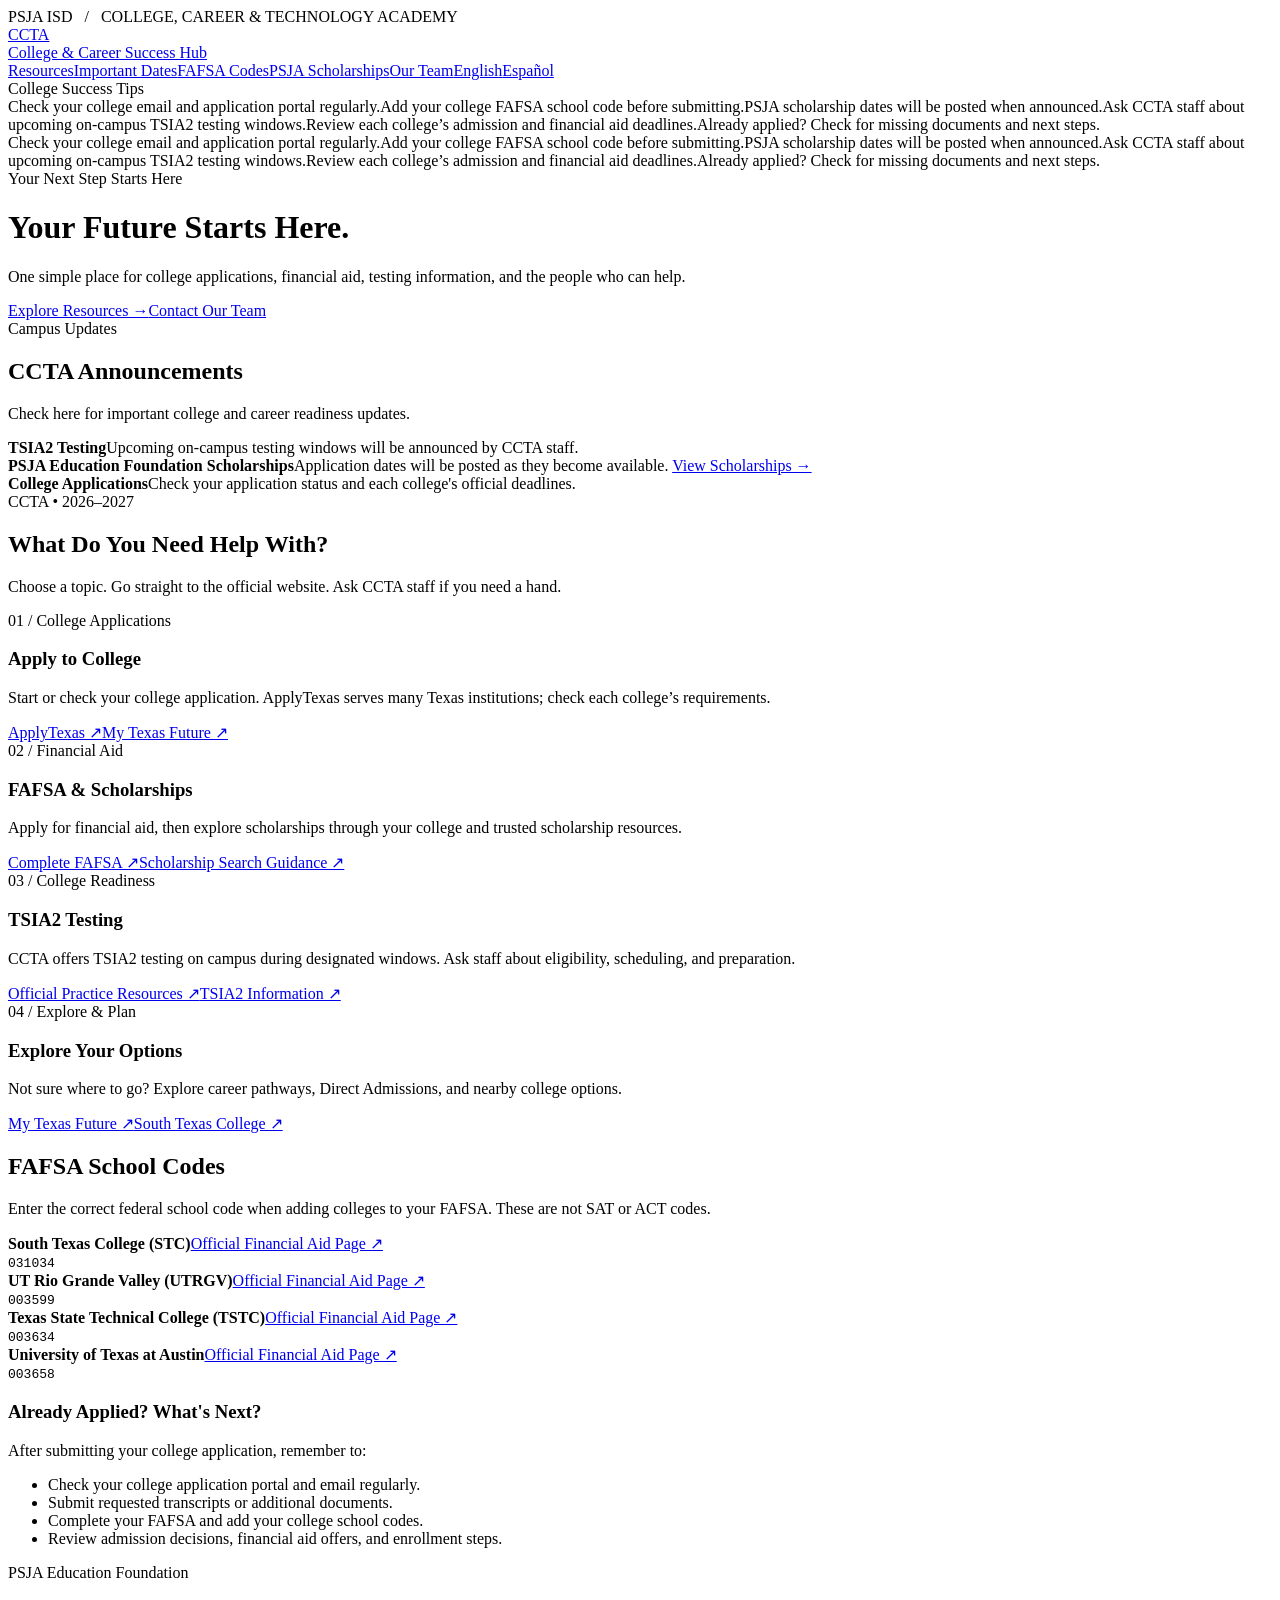
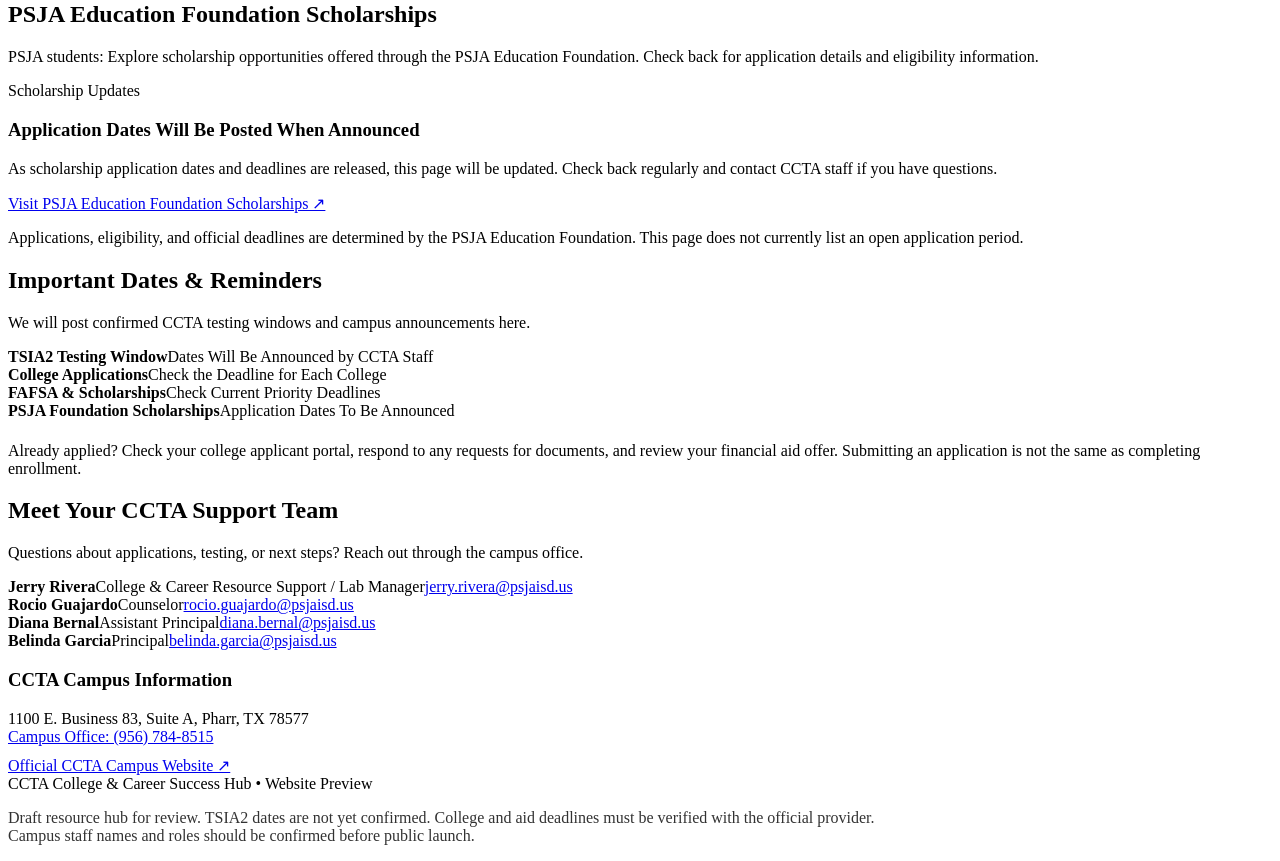
==== index.html @ 8c06af5c "Create index.html" ====
<!DOCTYPE html>

<html lang="en"><head><meta charset="utf-8"/><meta content="width=device-width, initial-scale=1" name="viewport"/><meta content="CCTA College and Career Success Hub - college applications, FAFSA, scholarships and TSIA2." name="description"/><title>CCTA College &amp; Career Success Hub</title><link href="style.css" rel="stylesheet"/></head><body>
<div class="top"><div class="wrap">PSJA ISD   /   COLLEGE, CAREER &amp; TECHNOLOGY ACADEMY</div></div>
<nav><div class="wrap"><a class="brand" href="#home">CCTA<br/>College &amp; Career Success Hub</a><div class="links"><a href="#resources">Resources</a><a href="#dates">Important Dates</a><a href="#fafsa-codes">FAFSA Codes</a><a href="#scholarships">PSJA Scholarships</a><a href="#team">Our Team</a><a class="lang active" href="index.html" lang="en">English</a><a class="lang" href="espanol.html" lang="es">Español</a></div></div></nav><div aria-label="College Success Tips" class="tips-ticker" role="region"><span class="ticker-label">College Success Tips</span><div class="ticker-window"><div class="ticker-track"><div class="ticker-group"><span class="ticker-tip">Check your college email and application portal regularly.</span><span class="ticker-tip">Add your college FAFSA school code before submitting.</span><span class="ticker-tip">PSJA scholarship dates will be posted when announced.</span><span class="ticker-tip">Ask CCTA staff about upcoming on-campus TSIA2 testing windows.</span><span class="ticker-tip">Review each college’s admission and financial aid deadlines.</span><span class="ticker-tip">Already applied? Check for missing documents and next steps.</span></div><div aria-hidden="true" class="ticker-group"><span class="ticker-tip">Check your college email and application portal regularly.</span><span class="ticker-tip">Add your college FAFSA school code before submitting.</span><span class="ticker-tip">PSJA scholarship dates will be posted when announced.</span><span class="ticker-tip">Ask CCTA staff about upcoming on-campus TSIA2 testing windows.</span><span class="ticker-tip">Review each college’s admission and financial aid deadlines.</span><span class="ticker-tip">Already applied? Check for missing documents and next steps.</span></div></div></div></div>
<header class="hero" id="home"><div class="wrap"><div class="eyebrow">Your Next Step Starts Here</div><h1>Your Future Starts Here.</h1><p>One simple place for college applications, financial aid, testing information, and the people who can help.</p><a class="button" href="#resources">Explore Resources →</a><a class="button outline" href="#team">Contact Our Team</a></div></header>
<main><section class="announcements" id="announcements"><div class="wrap"><div class="announcement-top"><div><span class="tag">Campus Updates</span><h2>CCTA Announcements</h2><p class="lead">Check here for important college and career readiness updates.</p></div></div><div class="pills"><div class="pill"><strong>TSIA2 Testing</strong><span>Upcoming on-campus testing windows will be announced by CCTA staff.</span></div><div class="pill"><strong>PSJA Education Foundation Scholarships</strong><span>Application dates will be posted as they become available. <a href="#scholarships">View Scholarships →</a></span></div><div class="pill"><strong>College Applications</strong><span>Check your application status and each college's official deadlines.</span></div></div></div></section><section id="resources"><div class="wrap"><span class="tag">CCTA • 2026–2027</span><h2>What Do You Need Help With?</h2><p class="lead">Choose a topic. Go straight to the official website. Ask CCTA staff if you need a hand.</p><div class="grid"><article class="card"><div class="num">01 / College Applications</div><h3>Apply to College</h3><p>Start or check your college application. ApplyTexas serves many Texas institutions; check each college’s requirements.</p><a class="resource" href="https://www.applytexas.org/" rel="noopener" target="_blank">ApplyTexas ↗</a><a class="resource" href="https://www.mytexasfuture.org/" rel="noopener" target="_blank">My Texas Future ↗</a></article><article class="card"><div class="num">02 / Financial Aid</div><h3>FAFSA &amp; Scholarships</h3><p>Apply for financial aid, then explore scholarships through your college and trusted scholarship resources.</p><a class="resource" href="https://studentaid.gov/h/apply-for-aid/fafsa" rel="noopener" target="_blank">Complete FAFSA ↗</a><a class="resource" href="https://studentaid.gov/understand-aid/types/scholarships" rel="noopener" target="_blank">Scholarship Search Guidance ↗</a></article><article class="card"><div class="num">03 / College Readiness</div><h3>TSIA2 Testing</h3><p>CCTA offers TSIA2 testing on campus during designated windows. Ask staff about eligibility, scheduling, and preparation.</p><a class="resource" href="https://studentportal.accuplacer.org/" rel="noopener" target="_blank">Official Practice Resources ↗</a><a class="resource" href="https://www.highered.texas.gov/our-work/supporting-our-institutions/student-success/texas-success-initiative/" rel="noopener" target="_blank">TSIA2 Information ↗</a></article><article class="card"><div class="num">04 / Explore &amp; Plan</div><h3>Explore Your Options</h3><p>Not sure where to go? Explore career pathways, Direct Admissions, and nearby college options.</p><a class="resource" href="https://www.mytexasfuture.org/" rel="noopener" target="_blank">My Texas Future ↗</a><a class="resource" href="https://www.southtexascollege.edu/" rel="noopener" target="_blank">South Texas College ↗</a></article></div></div></section><section class="codes-section tint" id="fafsa-codes"><div class="wrap"><h2>FAFSA School Codes</h2><p class="lead">Enter the correct federal school code when adding colleges to your FAFSA. These are not SAT or ACT codes.</p><div class="code-list"><div class="code-item"><div><strong>South Texas College (STC)</strong><a href="https://studentservices.southtexascollege.edu/finaid/apply.html" rel="noopener" target="_blank">Official Financial Aid Page ↗</a></div><code>031034</code></div><div class="code-item"><div><strong>UT Rio Grande Valley (UTRGV)</strong><a href="https://www.utrgv.edu/ucentral/paying-for-college/financial-aid/" rel="noopener" target="_blank">Official Financial Aid Page ↗</a></div><code>003599</code></div><div class="code-item"><div><strong>Texas State Technical College (TSTC)</strong><a href="https://www.tstc.edu/admissions/financial-aid/" rel="noopener" target="_blank">Official Financial Aid Page ↗</a></div><code>003634</code></div><div class="code-item"><div><strong>University of Texas at Austin</strong><a href="https://onestop.utexas.edu/managing-costs/scholarships-financial-aid/" rel="noopener" target="_blank">Official Financial Aid Page ↗</a></div><code>003658</code></div></div><div class="next-steps"><h3>Already Applied? What's Next?</h3><p>After submitting your college application, remember to:</p><ul><li>Check your college application portal and email regularly.</li><li>Submit requested transcripts or additional documents.</li><li>Complete your FAFSA and add your college school codes.</li><li>Review admission decisions, financial aid offers, and enrollment steps.</li></ul></div></div></section>
<section class="scholarship-section" id="scholarships"><div class="wrap">
<span class="tag">PSJA Education Foundation</span>
<h2>PSJA Education Foundation Scholarships</h2>
<p class="lead">PSJA students: Explore scholarship opportunities offered through the PSJA Education Foundation. Check back for application details and eligibility information.</p>
<div class="scholarship-panel"><div>
<div class="scholarship-label">Scholarship Updates</div>
<h3>Application Dates Will Be Posted When Announced</h3>
<p>As scholarship application dates and deadlines are released, this page will be updated. Check back regularly and contact CCTA staff if you have questions.</p>
</div><a class="scholarship-cta" href="https://www.psjaedfoundation.org/scholarships" rel="noopener" target="_blank">Visit PSJA Education Foundation Scholarships ↗</a></div>
<p class="small">Applications, eligibility, and official deadlines are determined by the PSJA Education Foundation. This page does not currently list an open application period.</p>
</div></section><section class="tint" id="dates"><div class="wrap"><h2>Important Dates &amp; Reminders</h2><p class="lead">We will post confirmed CCTA testing windows and campus announcements here.</p><div class="pills"><div class="pill"><strong>TSIA2 Testing Window</strong><span>Dates Will Be Announced by CCTA Staff</span></div><div class="pill"><strong>College Applications</strong><span>Check the Deadline for Each College</span></div><div class="pill"><strong>FAFSA &amp; Scholarships</strong><span>Check Current Priority Deadlines</span></div><div class="pill"><strong>PSJA Foundation Scholarships</strong><span>Application Dates To Be Announced</span></div></div><div class="notice" style="margin-top:22px">Already applied? Check your college applicant portal, respond to any requests for documents, and review your financial aid offer. Submitting an application is not the same as completing enrollment.</div></div></section>
<section id="team"><div class="wrap"><h2>Meet Your CCTA Support Team</h2><p class="lead">Questions about applications, testing, or next steps? Reach out through the campus office.</p><div class="staff"><div class="person"><strong>Jerry Rivera</strong><span>College &amp; Career Resource Support / Lab Manager</span><a class="staff-email" href="mailto:jerry.rivera@psjaisd.us">jerry.rivera@psjaisd.us</a></div><div class="person"><strong>Rocio Guajardo</strong><span>Counselor</span><a class="staff-email" href="mailto:rocio.guajardo@psjaisd.us">rocio.guajardo@psjaisd.us</a></div><div class="person"><strong>Diana Bernal</strong><span>Assistant Principal</span><a class="staff-email" href="mailto:diana.bernal@psjaisd.us">diana.bernal@psjaisd.us</a></div><div class="person"><strong>Belinda Garcia</strong><span>Principal</span><a class="staff-email" href="mailto:belinda.garcia@psjaisd.us">belinda.garcia@psjaisd.us</a></div></div><div class="campus"><h3>CCTA Campus Information</h3><div>1100 E. Business 83, Suite A, Pharr, TX 78577</div><div><a href="tel:+19567848515">Campus Office: (956) 784-8515</a></div><div style="margin-top:10px"><a href="https://ecp.psjaisd.us/college-career-technology-academy/contact-us" rel="noopener" target="_blank">Official CCTA Campus Website ↗</a></div></div></div></section></main>
<footer><div class="wrap"><div>CCTA College &amp; Career Success Hub • Website Preview</div><p style="opacity:.8;max-width:900px">Draft resource hub for review. TSIA2 dates are not yet confirmed. College and aid deadlines must be verified with the official provider. Campus staff names and roles should be confirmed before public launch.</p></div></footer></body></html>
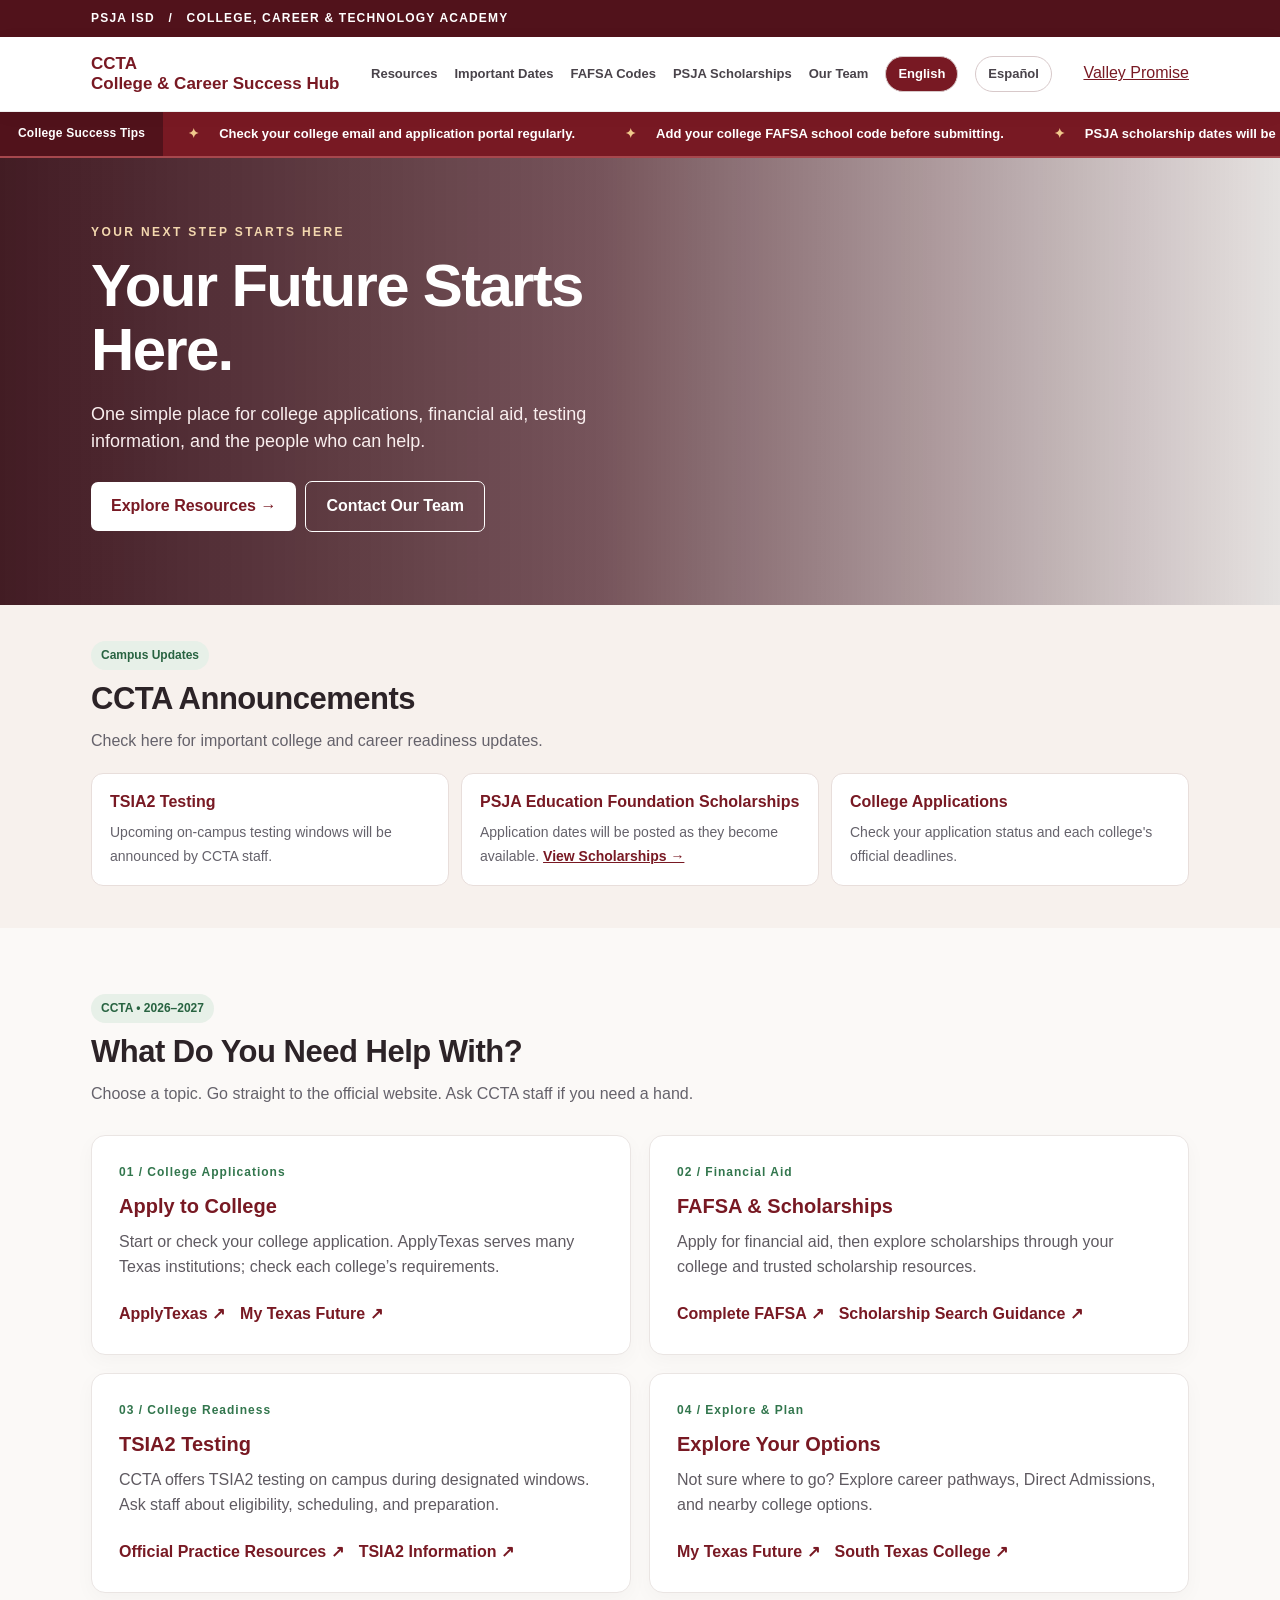
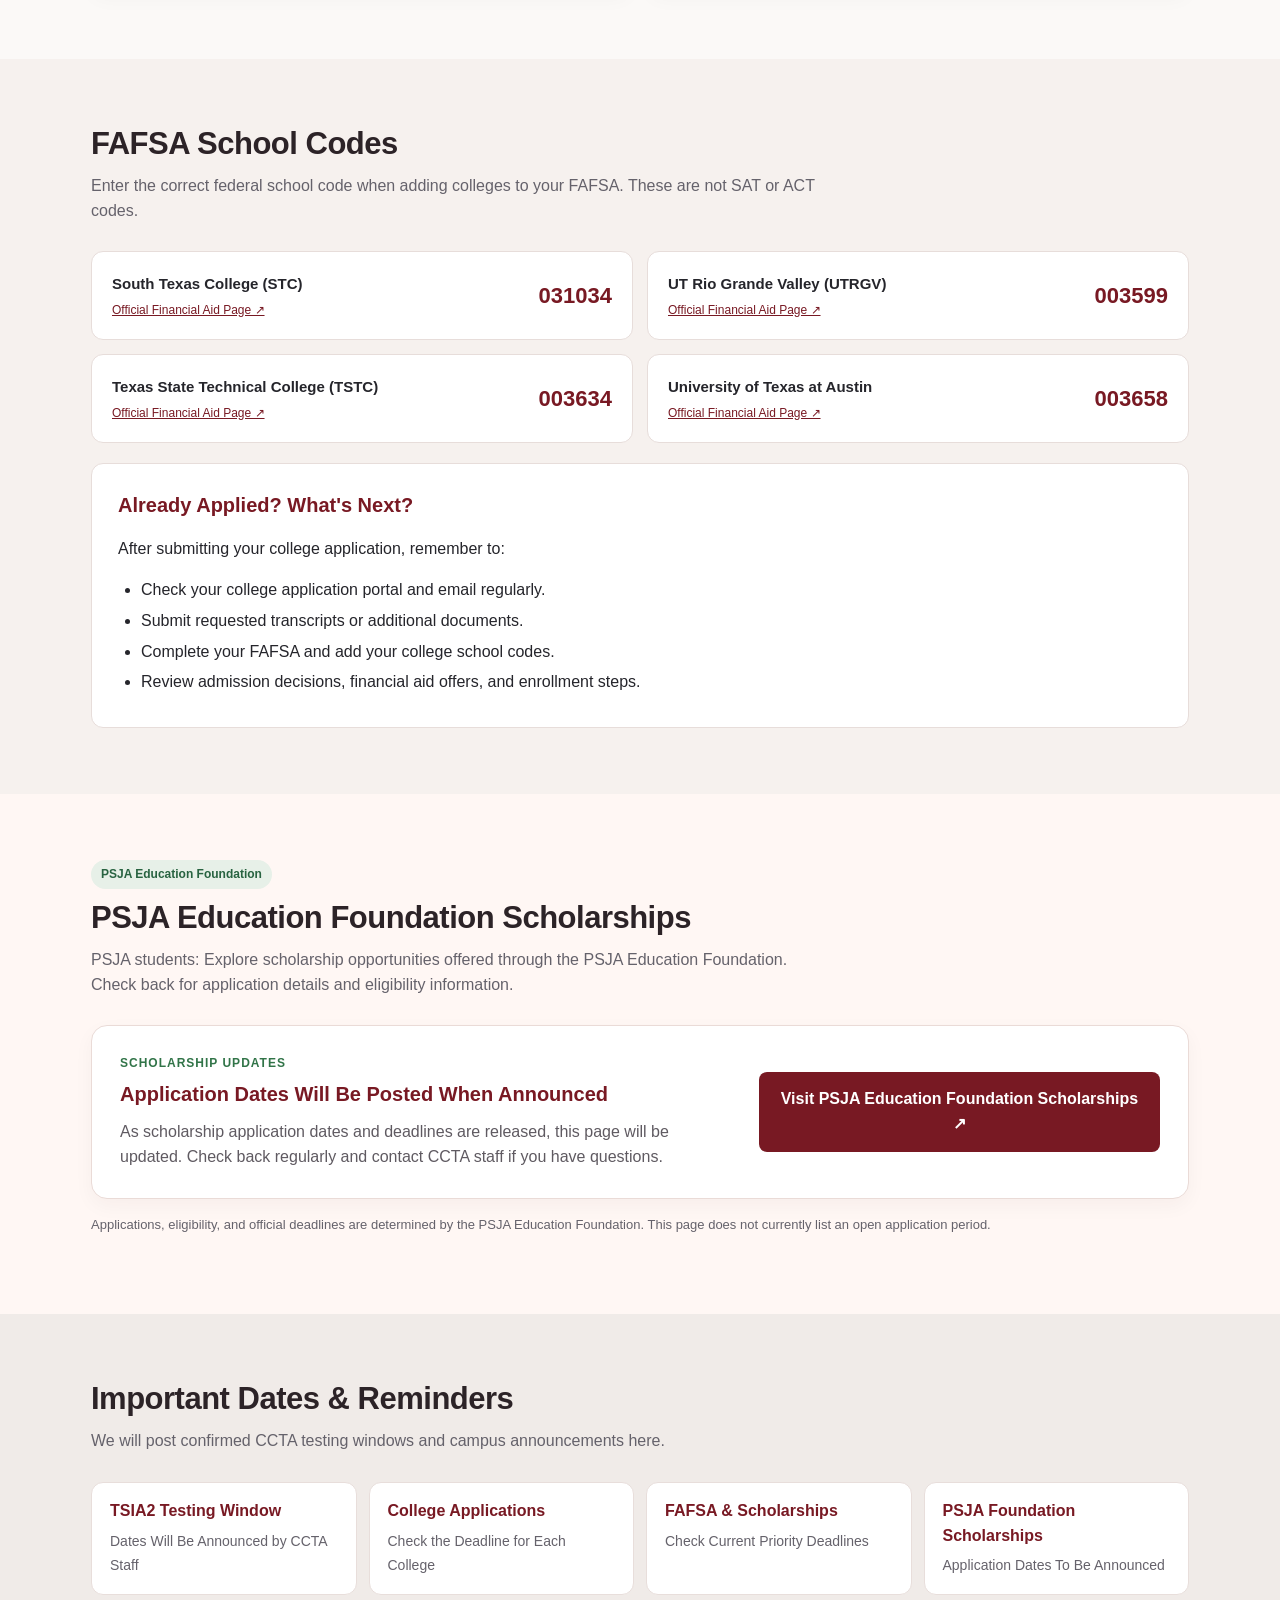
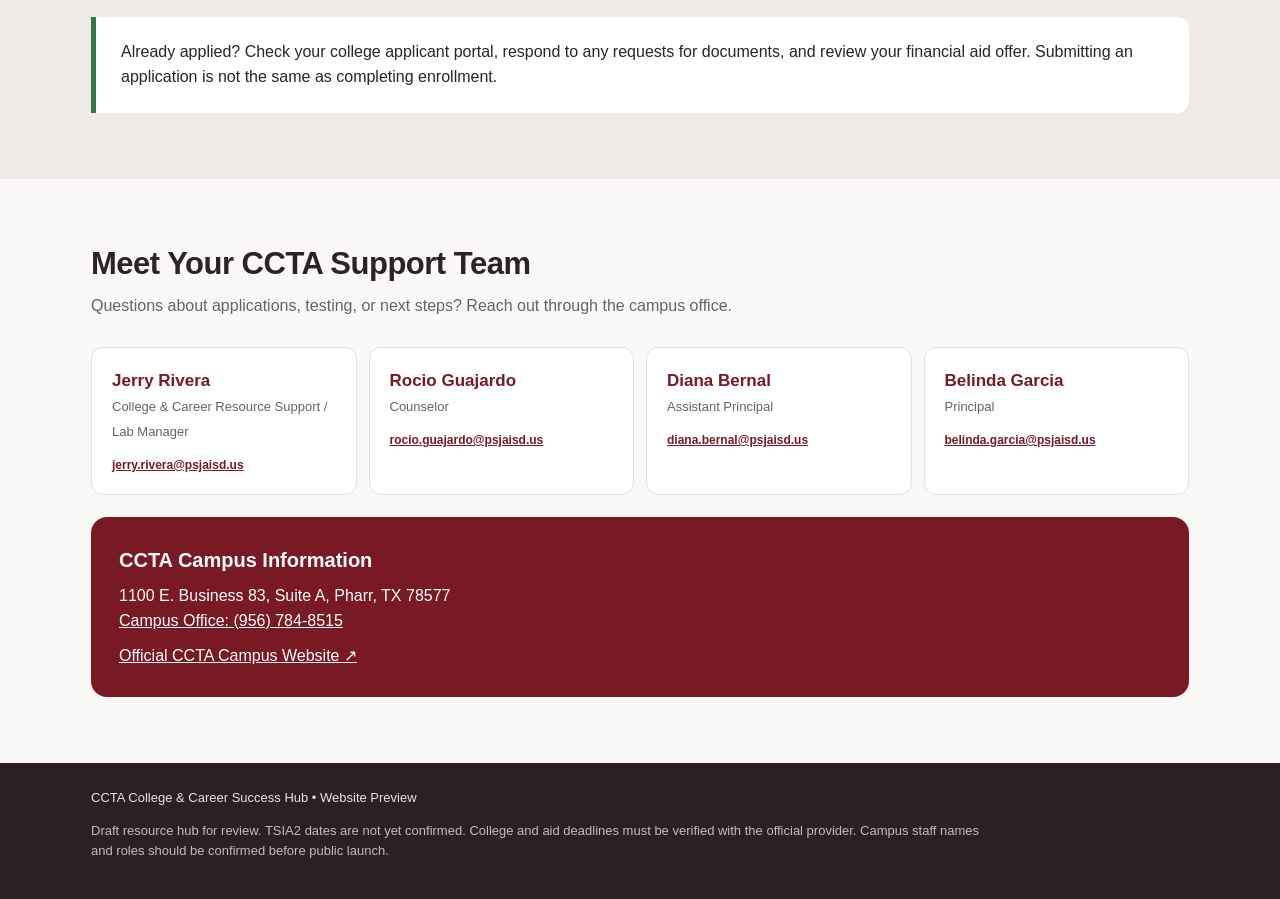
==== commit 4039c430: "Update index.html" ====
--- a/index.html
+++ b/index.html
@@ -2,7 +2,9 @@
 
 <html lang="en"><head><meta charset="utf-8"/><meta content="width=device-width, initial-scale=1" name="viewport"/><meta content="CCTA College and Career Success Hub - college applications, FAFSA, scholarships and TSIA2." name="description"/><title>CCTA College &amp; Career Success Hub</title><link href="style.css" rel="stylesheet"/></head><body>
 <div class="top"><div class="wrap">PSJA ISD   /   COLLEGE, CAREER &amp; TECHNOLOGY ACADEMY</div></div>
-<nav><div class="wrap"><a class="brand" href="#home">CCTA<br/>College &amp; Career Success Hub</a><div class="links"><a href="#resources">Resources</a><a href="#dates">Important Dates</a><a href="#fafsa-codes">FAFSA Codes</a><a href="#scholarships">PSJA Scholarships</a><a href="#team">Our Team</a><a class="lang active" href="index.html" lang="en">English</a><a class="lang" href="espanol.html" lang="es">Español</a></div></div></nav><div aria-label="College Success Tips" class="tips-ticker" role="region"><span class="ticker-label">College Success Tips</span><div class="ticker-window"><div class="ticker-track"><div class="ticker-group"><span class="ticker-tip">Check your college email and application portal regularly.</span><span class="ticker-tip">Add your college FAFSA school code before submitting.</span><span class="ticker-tip">PSJA scholarship dates will be posted when announced.</span><span class="ticker-tip">Ask CCTA staff about upcoming on-campus TSIA2 testing windows.</span><span class="ticker-tip">Review each college’s admission and financial aid deadlines.</span><span class="ticker-tip">Already applied? Check for missing documents and next steps.</span></div><div aria-hidden="true" class="ticker-group"><span class="ticker-tip">Check your college email and application portal regularly.</span><span class="ticker-tip">Add your college FAFSA school code before submitting.</span><span class="ticker-tip">PSJA scholarship dates will be posted when announced.</span><span class="ticker-tip">Ask CCTA staff about upcoming on-campus TSIA2 testing windows.</span><span class="ticker-tip">Review each college’s admission and financial aid deadlines.</span><span class="ticker-tip">Already applied? Check for missing documents and next steps.</span></div></div></div></div>
+<nav><div class="wrap"><a class="brand" href="#home">CCTA<br/>College &amp; Career Success Hub</a><div class="links"><a href="#resources">Resources</a><a href="#dates">Important Dates</a><a href="#fafsa-codes">FAFSA Codes</a><a href="#scholarships">PSJA Scholarships</a><a href="#team">Our Team</a><a class="lang active" href="index.html" lang="en">English</a><a class="lang" href="espanol.html" lang="es">Español</a></div>
+<a href="https://www.southtexascollege.edu/promise/" target="_blank" rel="noopener noreferrer">Valley Promise</a>
+</div></nav><div aria-label="College Success Tips" class="tips-ticker" role="region"><span class="ticker-label">College Success Tips</span><div class="ticker-window"><div class="ticker-track"><div class="ticker-group"><span class="ticker-tip">Check your college email and application portal regularly.</span><span class="ticker-tip">Add your college FAFSA school code before submitting.</span><span class="ticker-tip">PSJA scholarship dates will be posted when announced.</span><span class="ticker-tip">Ask CCTA staff about upcoming on-campus TSIA2 testing windows.</span><span class="ticker-tip">Review each college’s admission and financial aid deadlines.</span><span class="ticker-tip">Already applied? Check for missing documents and next steps.</span></div><div aria-hidden="true" class="ticker-group"><span class="ticker-tip">Check your college email and application portal regularly.</span><span class="ticker-tip">Add your college FAFSA school code before submitting.</span><span class="ticker-tip">PSJA scholarship dates will be posted when announced.</span><span class="ticker-tip">Ask CCTA staff about upcoming on-campus TSIA2 testing windows.</span><span class="ticker-tip">Review each college’s admission and financial aid deadlines.</span><span class="ticker-tip">Already applied? Check for missing documents and next steps.</span></div></div></div></div>
 <header class="hero" id="home"><div class="wrap"><div class="eyebrow">Your Next Step Starts Here</div><h1>Your Future Starts Here.</h1><p>One simple place for college applications, financial aid, testing information, and the people who can help.</p><a class="button" href="#resources">Explore Resources →</a><a class="button outline" href="#team">Contact Our Team</a></div></header>
 <main><section class="announcements" id="announcements"><div class="wrap"><div class="announcement-top"><div><span class="tag">Campus Updates</span><h2>CCTA Announcements</h2><p class="lead">Check here for important college and career readiness updates.</p></div></div><div class="pills"><div class="pill"><strong>TSIA2 Testing</strong><span>Upcoming on-campus testing windows will be announced by CCTA staff.</span></div><div class="pill"><strong>PSJA Education Foundation Scholarships</strong><span>Application dates will be posted as they become available. <a href="#scholarships">View Scholarships →</a></span></div><div class="pill"><strong>College Applications</strong><span>Check your application status and each college's official deadlines.</span></div></div></div></section><section id="resources"><div class="wrap"><span class="tag">CCTA • 2026–2027</span><h2>What Do You Need Help With?</h2><p class="lead">Choose a topic. Go straight to the official website. Ask CCTA staff if you need a hand.</p><div class="grid"><article class="card"><div class="num">01 / College Applications</div><h3>Apply to College</h3><p>Start or check your college application. ApplyTexas serves many Texas institutions; check each college’s requirements.</p><a class="resource" href="https://www.applytexas.org/" rel="noopener" target="_blank">ApplyTexas ↗</a><a class="resource" href="https://www.mytexasfuture.org/" rel="noopener" target="_blank">My Texas Future ↗</a></article><article class="card"><div class="num">02 / Financial Aid</div><h3>FAFSA &amp; Scholarships</h3><p>Apply for financial aid, then explore scholarships through your college and trusted scholarship resources.</p><a class="resource" href="https://studentaid.gov/h/apply-for-aid/fafsa" rel="noopener" target="_blank">Complete FAFSA ↗</a><a class="resource" href="https://studentaid.gov/understand-aid/types/scholarships" rel="noopener" target="_blank">Scholarship Search Guidance ↗</a></article><article class="card"><div class="num">03 / College Readiness</div><h3>TSIA2 Testing</h3><p>CCTA offers TSIA2 testing on campus during designated windows. Ask staff about eligibility, scheduling, and preparation.</p><a class="resource" href="https://studentportal.accuplacer.org/" rel="noopener" target="_blank">Official Practice Resources ↗</a><a class="resource" href="https://www.highered.texas.gov/our-work/supporting-our-institutions/student-success/texas-success-initiative/" rel="noopener" target="_blank">TSIA2 Information ↗</a></article><article class="card"><div class="num">04 / Explore &amp; Plan</div><h3>Explore Your Options</h3><p>Not sure where to go? Explore career pathways, Direct Admissions, and nearby college options.</p><a class="resource" href="https://www.mytexasfuture.org/" rel="noopener" target="_blank">My Texas Future ↗</a><a class="resource" href="https://www.southtexascollege.edu/" rel="noopener" target="_blank">South Texas College ↗</a></article></div></div></section><section class="codes-section tint" id="fafsa-codes"><div class="wrap"><h2>FAFSA School Codes</h2><p class="lead">Enter the correct federal school code when adding colleges to your FAFSA. These are not SAT or ACT codes.</p><div class="code-list"><div class="code-item"><div><strong>South Texas College (STC)</strong><a href="https://studentservices.southtexascollege.edu/finaid/apply.html" rel="noopener" target="_blank">Official Financial Aid Page ↗</a></div><code>031034</code></div><div class="code-item"><div><strong>UT Rio Grande Valley (UTRGV)</strong><a href="https://www.utrgv.edu/ucentral/paying-for-college/financial-aid/" rel="noopener" target="_blank">Official Financial Aid Page ↗</a></div><code>003599</code></div><div class="code-item"><div><strong>Texas State Technical College (TSTC)</strong><a href="https://www.tstc.edu/admissions/financial-aid/" rel="noopener" target="_blank">Official Financial Aid Page ↗</a></div><code>003634</code></div><div class="code-item"><div><strong>University of Texas at Austin</strong><a href="https://onestop.utexas.edu/managing-costs/scholarships-financial-aid/" rel="noopener" target="_blank">Official Financial Aid Page ↗</a></div><code>003658</code></div></div><div class="next-steps"><h3>Already Applied? What's Next?</h3><p>After submitting your college application, remember to:</p><ul><li>Check your college application portal and email regularly.</li><li>Submit requested transcripts or additional documents.</li><li>Complete your FAFSA and add your college school codes.</li><li>Review admission decisions, financial aid offers, and enrollment steps.</li></ul></div></div></section>
 <section class="scholarship-section" id="scholarships"><div class="wrap">
--- a/style.css
+++ b/style.css
@@ -0,0 +1,32 @@
+
+:root{--maroon:#781923;--maroon2:#51121b;--cream:#fbf9f7;--ink:#25252b;--muted:#65626b;--green:#32764d}
+*{box-sizing:border-box}html{scroll-behavior:smooth}body{margin:0;background:var(--cream);font-family:Arial,Helvetica,sans-serif;color:var(--ink);line-height:1.55}
+a{color:var(--maroon)}.wrap{max-width:1150px;margin:auto;padding:0 26px}
+.top{background:var(--maroon2);color:white;font-size:12px;letter-spacing:1.2px;font-weight:bold}.top .wrap{padding-top:9px;padding-bottom:9px}
+nav{background:white;border-bottom:1px solid #eee;position:sticky;top:0;z-index:3;box-shadow:0 3px 18px #0000000a}
+nav .wrap{display:flex;align-items:center;justify-content:space-between;gap:18px;min-height:74px}.brand{font-size:17px;font-weight:800;color:var(--maroon);text-decoration:none;line-height:1.15}
+.links{display:flex;align-items:center;gap:17px;flex-wrap:wrap}.links a{text-decoration:none;color:#49434a;font-size:13px;font-weight:700}.links a:hover{text-decoration:underline}.lang{border:1px solid #d8c9ca;border-radius:30px;padding:7px 12px;white-space:nowrap}.lang.active{background:var(--maroon);color:white}
+.hero{min-height:425px;background:linear-gradient(90deg,rgba(50,9,18,.92),rgba(62,15,25,.70) 47%,rgba(37,17,24,.1)),url('https://drive.google.com/thumbnail?id=1_weNexFfLau4reLbH5Hfv6EW5S2d7gGb&sz=w1600') center 42%/cover;display:flex;align-items:center;color:white}
+.hero .wrap{width:100%;padding-top:65px;padding-bottom:65px}.eyebrow{text-transform:uppercase;letter-spacing:2.4px;font-size:12px;font-weight:800;color:#f3d7ae}
+h1{font-size:clamp(36px,5vw,60px);line-height:1.07;letter-spacing:-1.7px;margin:13px 0 18px;max-width:620px}
+.hero p{font-size:18px;max-width:560px;margin:0 0 25px;color:#f9eeee}.button{display:inline-block;padding:12px 20px;background:white;color:var(--maroon);font-weight:800;text-decoration:none;border-radius:7px;margin-right:9px;margin-bottom:8px}
+.button.outline{background:transparent;color:white;border:1px solid white}
+section{padding:66px 0}h2{font-size:31px;letter-spacing:-.5px;line-height:1.2;margin:0 0 12px;color:#2c2327}h3{font-size:20px;margin:0 0 8px;color:var(--maroon)}
+.lead{color:var(--muted);font-size:16px;margin:0 0 28px;max-width:730px}
+.grid{display:grid;grid-template-columns:repeat(2,minmax(0,1fr));gap:18px}.card{background:white;border:1px solid #eae5e3;border-radius:14px;padding:27px;box-shadow:0 6px 20px #26101608}
+.card .num{font-size:12px;color:var(--green);font-weight:800;letter-spacing:1px;margin-bottom:10px}
+.card p{color:#5f5a61;margin:0 0 14px}.card a.resource{display:inline-block;font-weight:800;text-decoration:none;margin-right:15px;margin-top:8px}.card a.resource:hover{text-decoration:underline}
+.tint{background:#f0ebe8}.notice{background:#fff;border-left:5px solid var(--green);padding:23px 25px;border-radius:0 12px 12px 0}
+.pills{display:flex;flex-wrap:wrap;gap:12px}.pill{background:white;border:1px solid #e8dedb;border-radius:12px;padding:16px 18px;flex:1;min-width:210px}.pill strong{display:block;color:var(--maroon);margin-bottom:5px}.pill span{font-size:14px;color:var(--muted)}
+.staff{display:grid;grid-template-columns:repeat(4,1fr);gap:12px}.person{padding:20px;background:white;border-radius:12px;border:1px solid #e8dedb}.person strong{display:block;color:var(--maroon);font-size:17px}.person span{font-size:13px;color:#67616b}
+.campus{background:var(--maroon);color:white;border-radius:16px;padding:28px;margin-top:22px}.campus h3{color:white}.campus a{color:white}
+footer{background:#2a2025;color:#eae3e3;padding:25px 0;font-size:13px}footer a{color:white}
+.small{font-size:13px;color:var(--muted)}.tag{display:inline-block;background:#e7f0e8;color:#286341;padding:5px 10px;border-radius:30px;font-size:12px;font-weight:800;margin-bottom:10px}
+@media(max-width:850px){.links{gap:9px}.links a{font-size:12px}.staff{grid-template-columns:repeat(2,1fr)}}@media(max-width:650px){nav .wrap{display:block;padding-top:14px;padding-bottom:13px}.brand{display:block;margin-bottom:12px}.links{gap:10px}.grid,.staff{grid-template-columns:1fr}.hero{min-height:390px}.hero .wrap{padding-top:48px;padding-bottom:48px}section{padding:48px 0}}
+
+.scholarship-section{background:#fff7f4}.scholarship-panel{background:white;border:1px solid #eadbd7;border-radius:16px;padding:28px;display:flex;align-items:center;justify-content:space-between;gap:25px;box-shadow:0 7px 20px #30121a0a}.scholarship-panel h3{margin:6px 0 10px}.scholarship-panel p{max-width:630px;color:#5f5a61;margin:0}.scholarship-label{font-size:12px;letter-spacing:1px;text-transform:uppercase;color:#317448;font-weight:800}.scholarship-cta{display:inline-block;background:var(--maroon);color:white;text-decoration:none;border-radius:8px;padding:15px 18px;font-weight:800;min-width:220px;text-align:center}.scholarship-cta:hover{background:var(--maroon2)}.scholarship-section .small{margin-top:16px}@media(max-width:700px){.scholarship-panel{display:block}.scholarship-cta{margin-top:22px;min-width:0;width:100%}}
+
+.announcements{background:#f7f1ed;padding-top:36px;padding-bottom:42px}.announcements .lead{margin-bottom:19px}.announcements .pill a{color:var(--maroon);font-weight:bold}.codes-section{background:#f6f1ee}.code-list{display:grid;grid-template-columns:repeat(2,minmax(0,1fr));gap:14px}.code-item{background:white;border:1px solid #e7ddda;border-radius:12px;padding:20px;display:flex;align-items:center;justify-content:space-between;gap:15px}.code-item strong{display:block;font-size:15px}.code-item a{display:block;font-size:12px;margin-top:5px}.code-item code{font-size:22px;font-weight:800;color:var(--maroon);font-family:Arial,Helvetica,sans-serif;white-space:nowrap}.next-steps{background:white;border:1px solid #e7ddda;border-radius:12px;padding:26px;margin-top:20px}.next-steps ul{margin-bottom:0;padding-left:23px}.next-steps li{margin:6px 0}.staff-email{display:block;font-size:12px;overflow-wrap:anywhere;margin-top:12px;font-weight:600}@media(max-width:720px){.code-list{grid-template-columns:1fr}}@media(max-width:440px){.code-item{display:block}.code-item code{display:block;margin-top:12px}}
+
+/* Bilingual college tips ticker: pauses on hover/focus and respects reduced motion */
+.tips-ticker{display:flex;align-items:stretch;background:#781923;color:#fff;min-height:46px;overflow:hidden;border-bottom:2px solid #a6474d}.ticker-label{display:flex;align-items:center;flex-shrink:0;background:#51121b;font-weight:800;font-size:12px;letter-spacing:.2px;padding:10px 18px;z-index:1;white-space:nowrap}.ticker-window{overflow:hidden;display:flex;align-items:center;min-width:0;flex:1}.ticker-track{display:flex;width:max-content;animation:ccta-ticker 65s linear infinite}.ticker-group{display:flex;flex-shrink:0;align-items:center}.ticker-tip{display:inline-flex;align-items:center;white-space:nowrap;font-size:13px;font-weight:600;padding:0 25px}.ticker-tip:before{content:"✦";margin-right:20px;color:#f1c98c}.tips-ticker:hover .ticker-track,.tips-ticker:focus-within .ticker-track{animation-play-state:paused}@keyframes ccta-ticker{from{transform:translateX(0)}to{transform:translateX(-50%)}}@media(prefers-reduced-motion:reduce){.ticker-track{animation:none;display:block;width:auto}.ticker-group{display:block}.ticker-group[aria-hidden=true]{display:none}.ticker-tip{display:block;white-space:normal;padding:7px 15px}.ticker-tip:before{margin-right:8px}}@media(max-width:650px){.ticker-label{font-size:11px;padding:9px 10px;max-width:118px;white-space:normal}.ticker-tip{font-size:12px;padding:0 16px}}
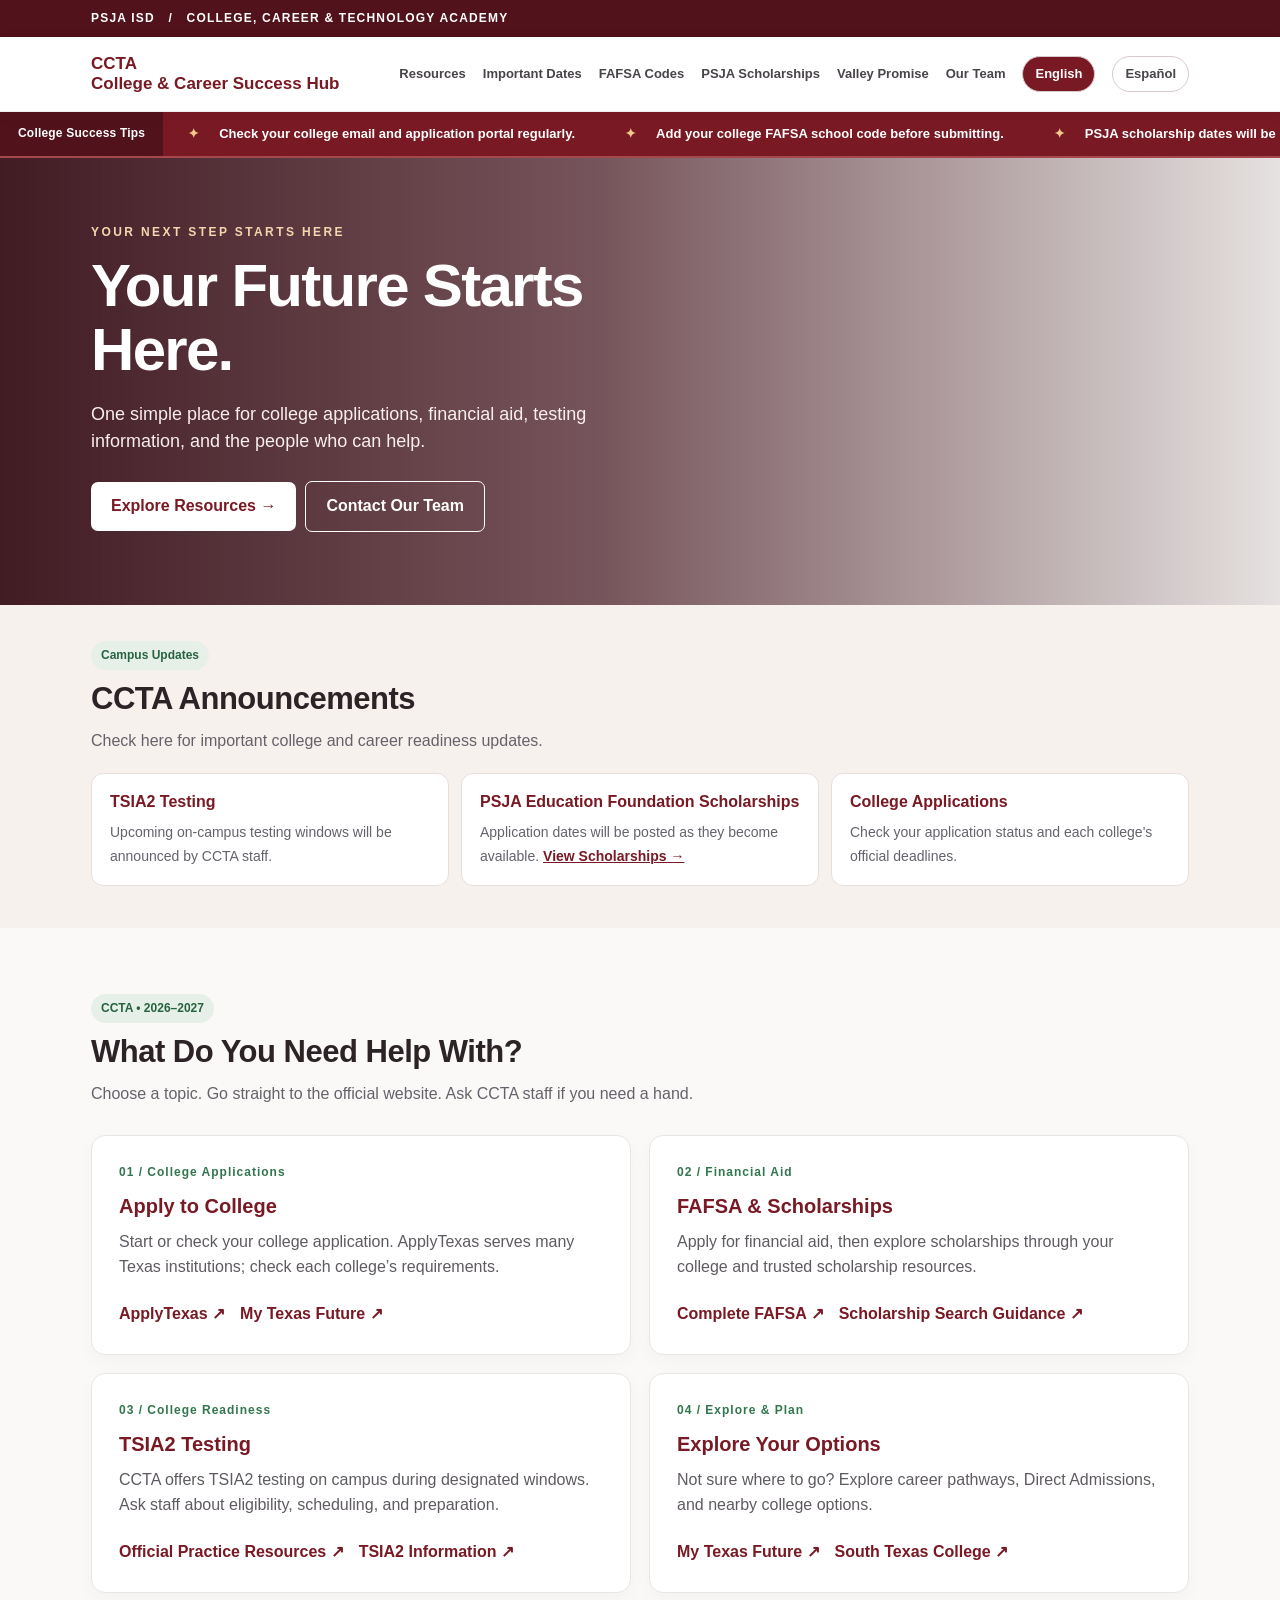
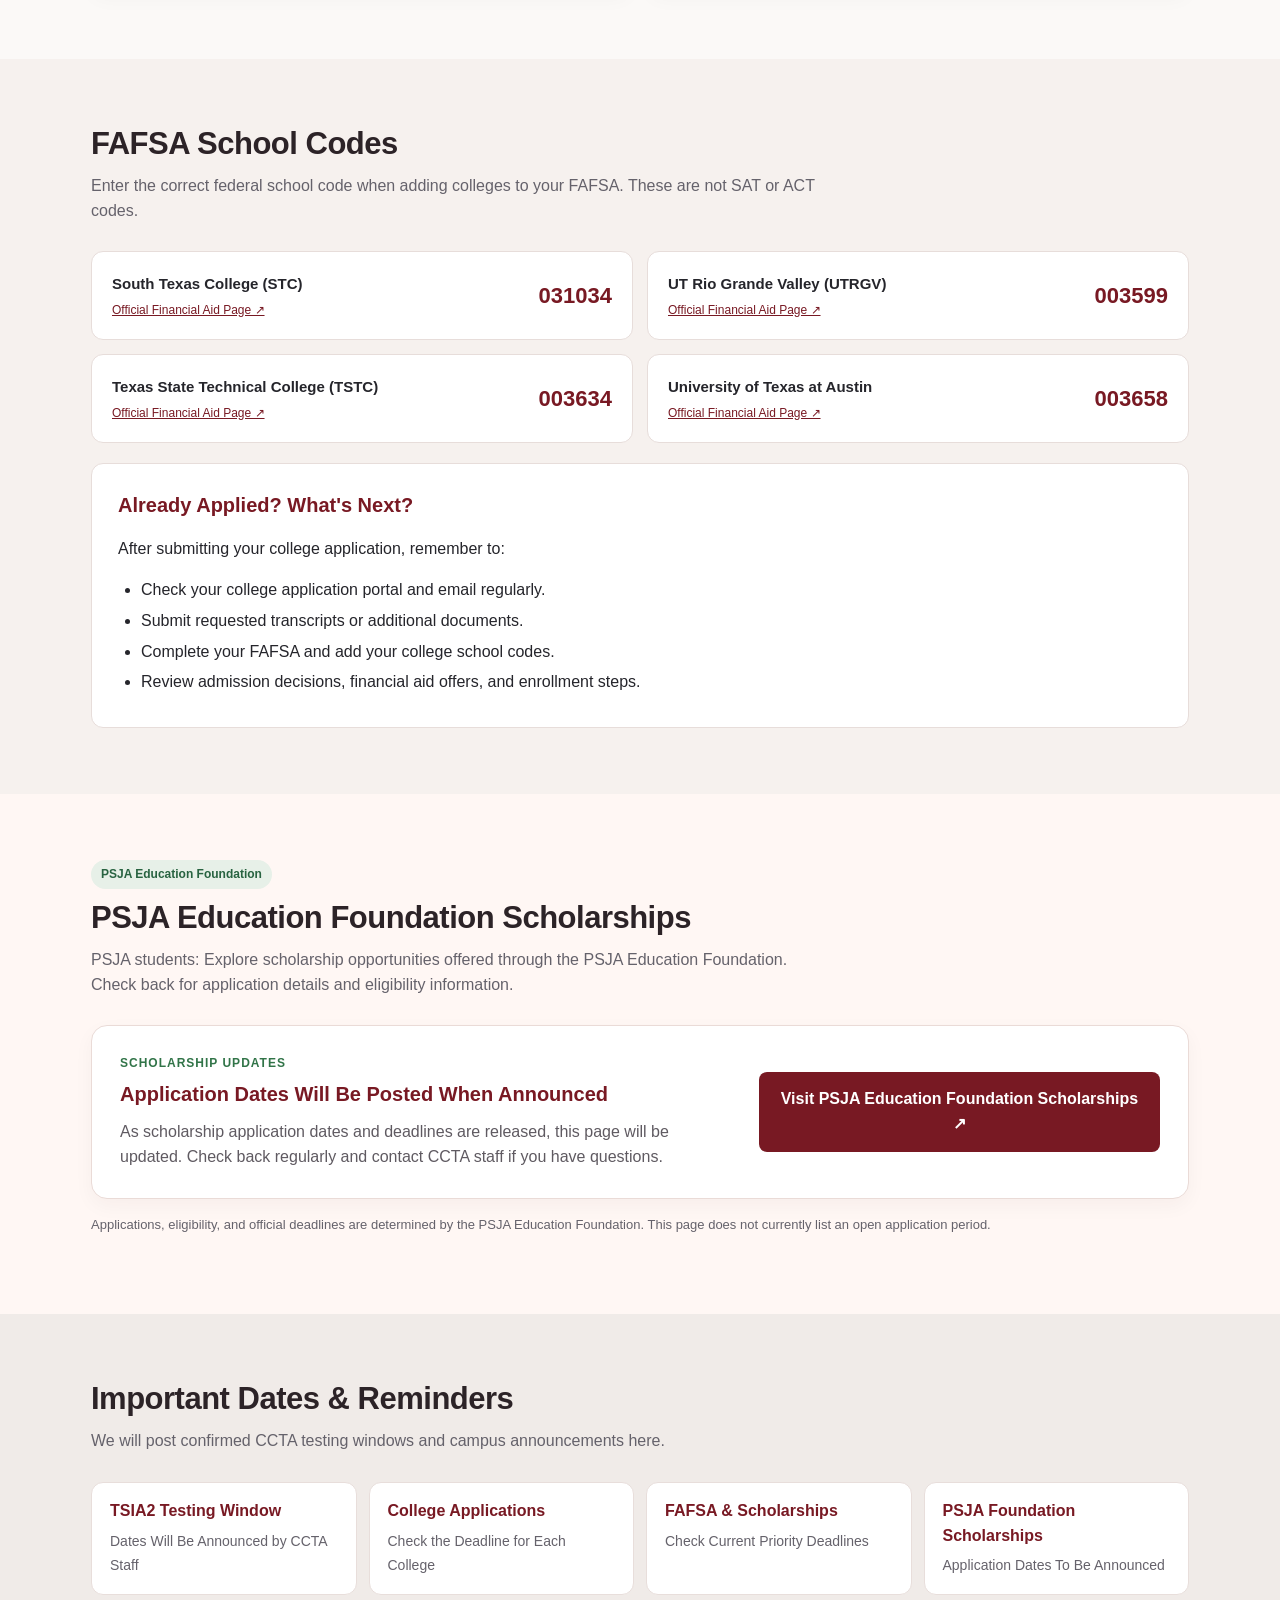
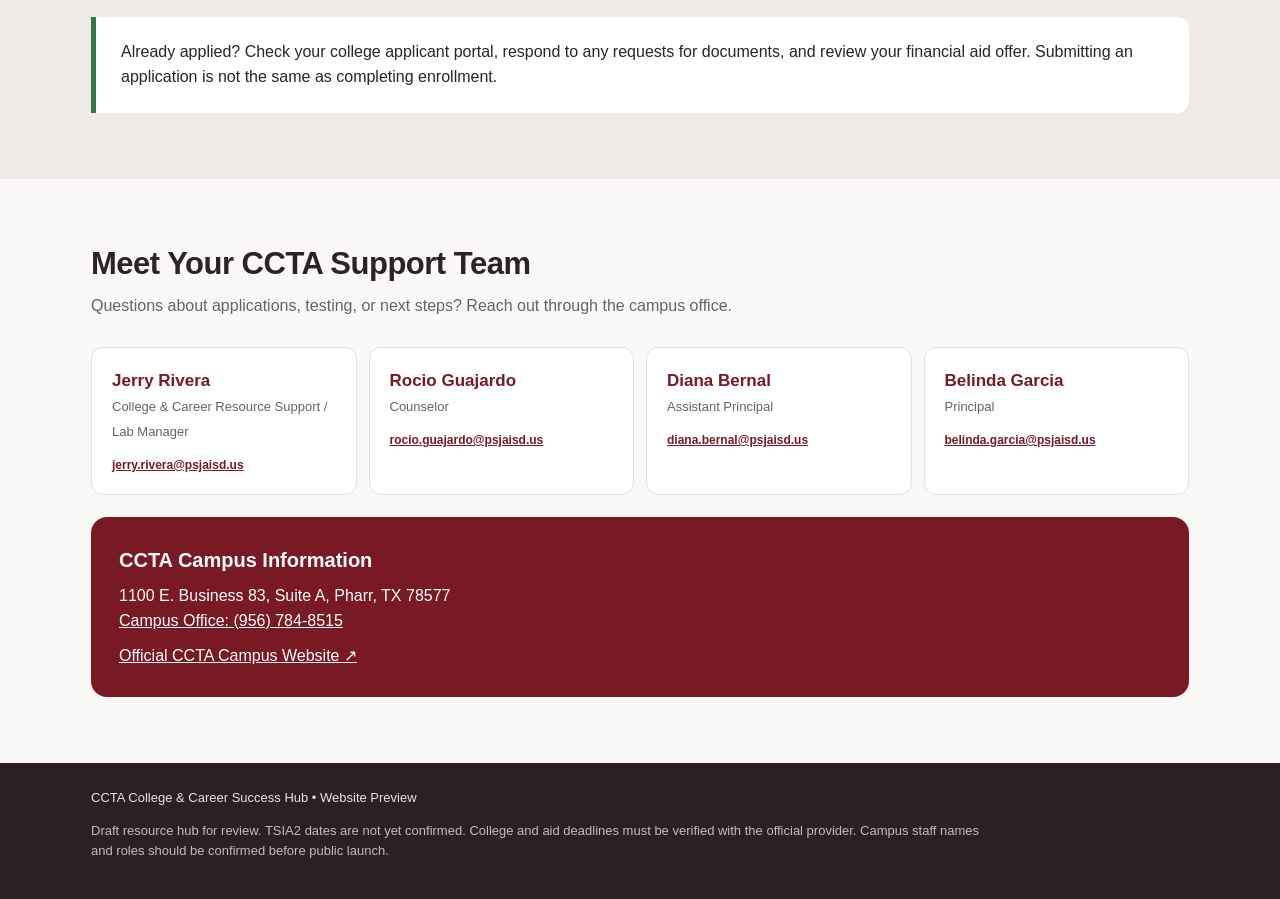
==== commit 8aa1d6f2: "Update index.html" ====
--- a/index.html
+++ b/index.html
@@ -2,8 +2,8 @@
 
 <html lang="en"><head><meta charset="utf-8"/><meta content="width=device-width, initial-scale=1" name="viewport"/><meta content="CCTA College and Career Success Hub - college applications, FAFSA, scholarships and TSIA2." name="description"/><title>CCTA College &amp; Career Success Hub</title><link href="style.css" rel="stylesheet"/></head><body>
 <div class="top"><div class="wrap">PSJA ISD   /   COLLEGE, CAREER &amp; TECHNOLOGY ACADEMY</div></div>
-<nav><div class="wrap"><a class="brand" href="#home">CCTA<br/>College &amp; Career Success Hub</a><div class="links"><a href="#resources">Resources</a><a href="#dates">Important Dates</a><a href="#fafsa-codes">FAFSA Codes</a><a href="#scholarships">PSJA Scholarships</a><a href="#team">Our Team</a><a class="lang active" href="index.html" lang="en">English</a><a class="lang" href="espanol.html" lang="es">Español</a></div>
-<a href="https://www.southtexascollege.edu/promise/" target="_blank" rel="noopener noreferrer">Valley Promise</a>
+<nav><div class="wrap"><a class="brand" href="#home">CCTA<br/>College &amp; Career Success Hub</a><div class="links"><a href="#resources">Resources</a><a href="#dates">Important Dates</a><a href="#fafsa-codes">FAFSA Codes</a><a href="#scholarships">PSJA Scholarships</a><a href="https://www.southtexascollege.edu/promise/" target="_blank" rel="noopener noreferrer">Valley Promise</a><a href="#team">Our Team</a><a class="lang active" href="index.html" lang="en">English</a><a class="lang" href="espanol.html" lang="es">Español</a></div>
+
 </div></nav><div aria-label="College Success Tips" class="tips-ticker" role="region"><span class="ticker-label">College Success Tips</span><div class="ticker-window"><div class="ticker-track"><div class="ticker-group"><span class="ticker-tip">Check your college email and application portal regularly.</span><span class="ticker-tip">Add your college FAFSA school code before submitting.</span><span class="ticker-tip">PSJA scholarship dates will be posted when announced.</span><span class="ticker-tip">Ask CCTA staff about upcoming on-campus TSIA2 testing windows.</span><span class="ticker-tip">Review each college’s admission and financial aid deadlines.</span><span class="ticker-tip">Already applied? Check for missing documents and next steps.</span></div><div aria-hidden="true" class="ticker-group"><span class="ticker-tip">Check your college email and application portal regularly.</span><span class="ticker-tip">Add your college FAFSA school code before submitting.</span><span class="ticker-tip">PSJA scholarship dates will be posted when announced.</span><span class="ticker-tip">Ask CCTA staff about upcoming on-campus TSIA2 testing windows.</span><span class="ticker-tip">Review each college’s admission and financial aid deadlines.</span><span class="ticker-tip">Already applied? Check for missing documents and next steps.</span></div></div></div></div>
 <header class="hero" id="home"><div class="wrap"><div class="eyebrow">Your Next Step Starts Here</div><h1>Your Future Starts Here.</h1><p>One simple place for college applications, financial aid, testing information, and the people who can help.</p><a class="button" href="#resources">Explore Resources →</a><a class="button outline" href="#team">Contact Our Team</a></div></header>
 <main><section class="announcements" id="announcements"><div class="wrap"><div class="announcement-top"><div><span class="tag">Campus Updates</span><h2>CCTA Announcements</h2><p class="lead">Check here for important college and career readiness updates.</p></div></div><div class="pills"><div class="pill"><strong>TSIA2 Testing</strong><span>Upcoming on-campus testing windows will be announced by CCTA staff.</span></div><div class="pill"><strong>PSJA Education Foundation Scholarships</strong><span>Application dates will be posted as they become available. <a href="#scholarships">View Scholarships →</a></span></div><div class="pill"><strong>College Applications</strong><span>Check your application status and each college's official deadlines.</span></div></div></div></section><section id="resources"><div class="wrap"><span class="tag">CCTA • 2026–2027</span><h2>What Do You Need Help With?</h2><p class="lead">Choose a topic. Go straight to the official website. Ask CCTA staff if you need a hand.</p><div class="grid"><article class="card"><div class="num">01 / College Applications</div><h3>Apply to College</h3><p>Start or check your college application. ApplyTexas serves many Texas institutions; check each college’s requirements.</p><a class="resource" href="https://www.applytexas.org/" rel="noopener" target="_blank">ApplyTexas ↗</a><a class="resource" href="https://www.mytexasfuture.org/" rel="noopener" target="_blank">My Texas Future ↗</a></article><article class="card"><div class="num">02 / Financial Aid</div><h3>FAFSA &amp; Scholarships</h3><p>Apply for financial aid, then explore scholarships through your college and trusted scholarship resources.</p><a class="resource" href="https://studentaid.gov/h/apply-for-aid/fafsa" rel="noopener" target="_blank">Complete FAFSA ↗</a><a class="resource" href="https://studentaid.gov/understand-aid/types/scholarships" rel="noopener" target="_blank">Scholarship Search Guidance ↗</a></article><article class="card"><div class="num">03 / College Readiness</div><h3>TSIA2 Testing</h3><p>CCTA offers TSIA2 testing on campus during designated windows. Ask staff about eligibility, scheduling, and preparation.</p><a class="resource" href="https://studentportal.accuplacer.org/" rel="noopener" target="_blank">Official Practice Resources ↗</a><a class="resource" href="https://www.highered.texas.gov/our-work/supporting-our-institutions/student-success/texas-success-initiative/" rel="noopener" target="_blank">TSIA2 Information ↗</a></article><article class="card"><div class="num">04 / Explore &amp; Plan</div><h3>Explore Your Options</h3><p>Not sure where to go? Explore career pathways, Direct Admissions, and nearby college options.</p><a class="resource" href="https://www.mytexasfuture.org/" rel="noopener" target="_blank">My Texas Future ↗</a><a class="resource" href="https://www.southtexascollege.edu/" rel="noopener" target="_blank">South Texas College ↗</a></article></div></div></section><section class="codes-section tint" id="fafsa-codes"><div class="wrap"><h2>FAFSA School Codes</h2><p class="lead">Enter the correct federal school code when adding colleges to your FAFSA. These are not SAT or ACT codes.</p><div class="code-list"><div class="code-item"><div><strong>South Texas College (STC)</strong><a href="https://studentservices.southtexascollege.edu/finaid/apply.html" rel="noopener" target="_blank">Official Financial Aid Page ↗</a></div><code>031034</code></div><div class="code-item"><div><strong>UT Rio Grande Valley (UTRGV)</strong><a href="https://www.utrgv.edu/ucentral/paying-for-college/financial-aid/" rel="noopener" target="_blank">Official Financial Aid Page ↗</a></div><code>003599</code></div><div class="code-item"><div><strong>Texas State Technical College (TSTC)</strong><a href="https://www.tstc.edu/admissions/financial-aid/" rel="noopener" target="_blank">Official Financial Aid Page ↗</a></div><code>003634</code></div><div class="code-item"><div><strong>University of Texas at Austin</strong><a href="https://onestop.utexas.edu/managing-costs/scholarships-financial-aid/" rel="noopener" target="_blank">Official Financial Aid Page ↗</a></div><code>003658</code></div></div><div class="next-steps"><h3>Already Applied? What's Next?</h3><p>After submitting your college application, remember to:</p><ul><li>Check your college application portal and email regularly.</li><li>Submit requested transcripts or additional documents.</li><li>Complete your FAFSA and add your college school codes.</li><li>Review admission decisions, financial aid offers, and enrollment steps.</li></ul></div></div></section>
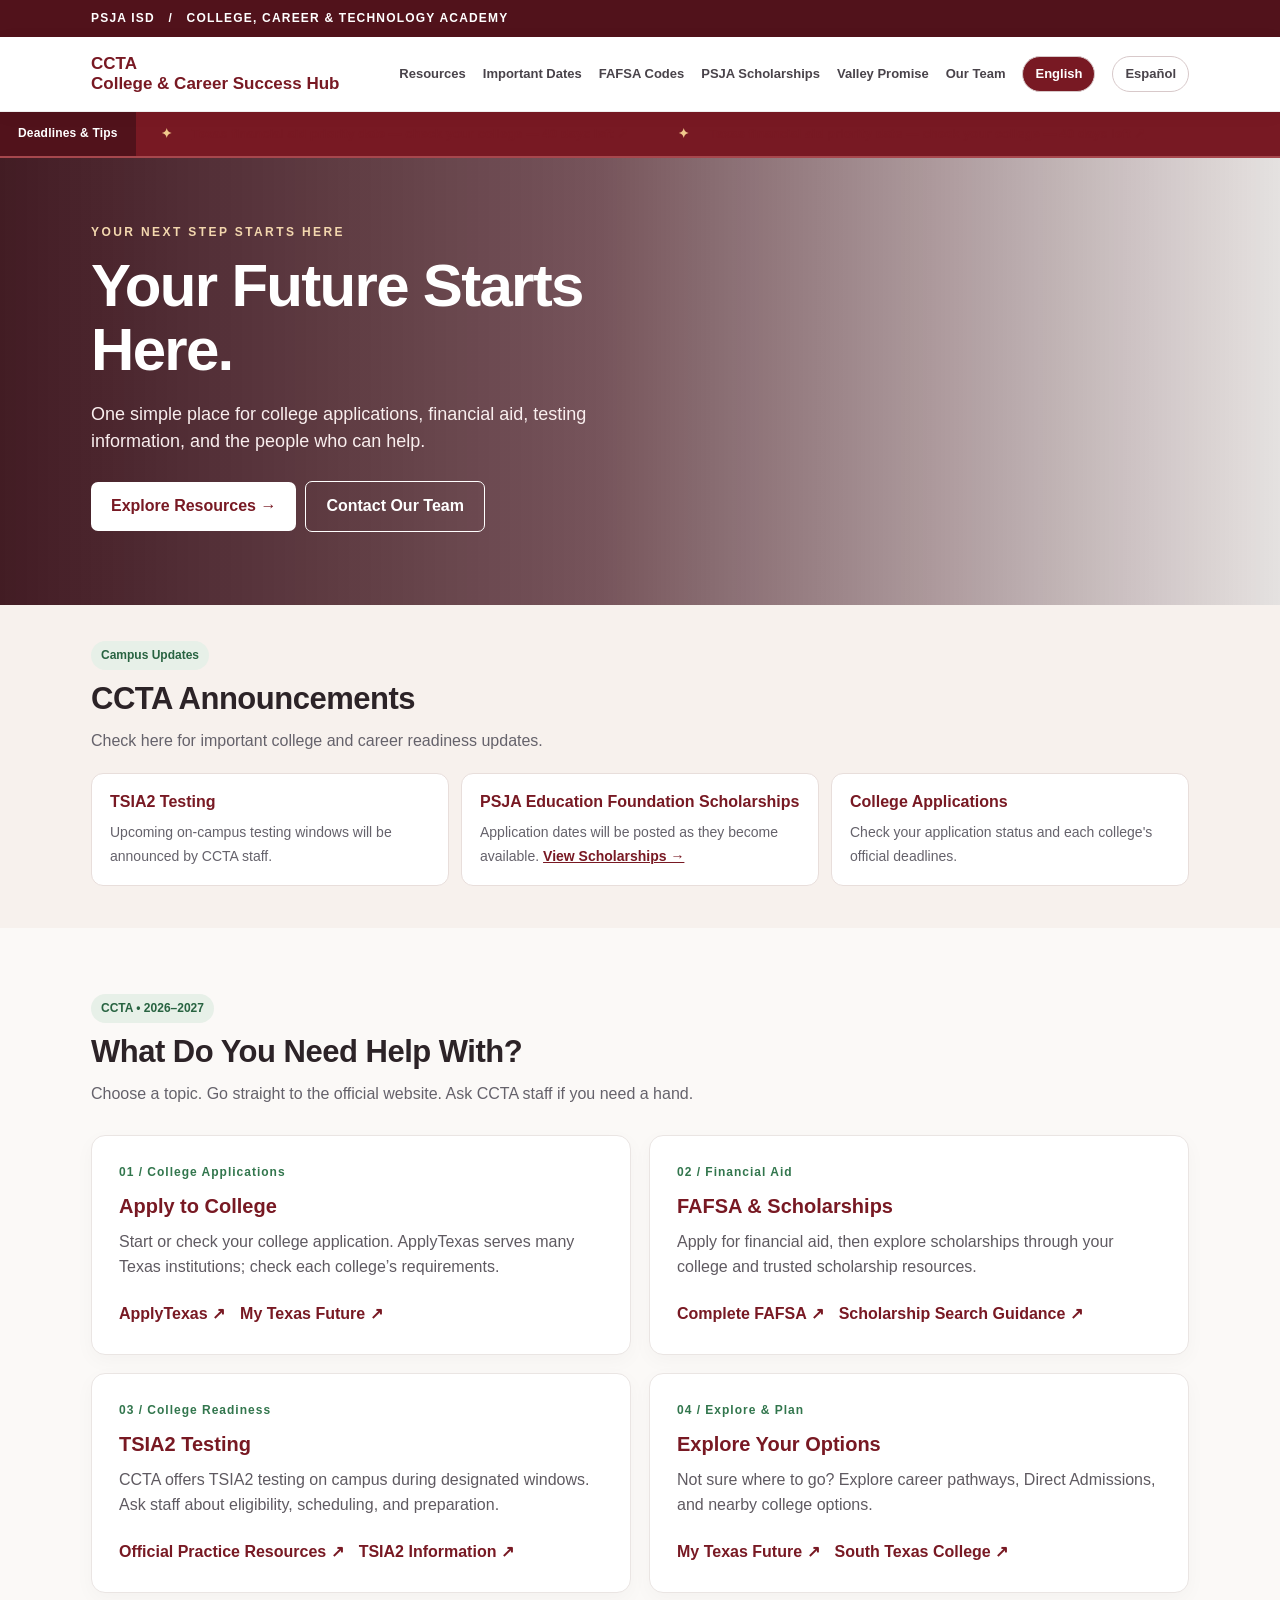
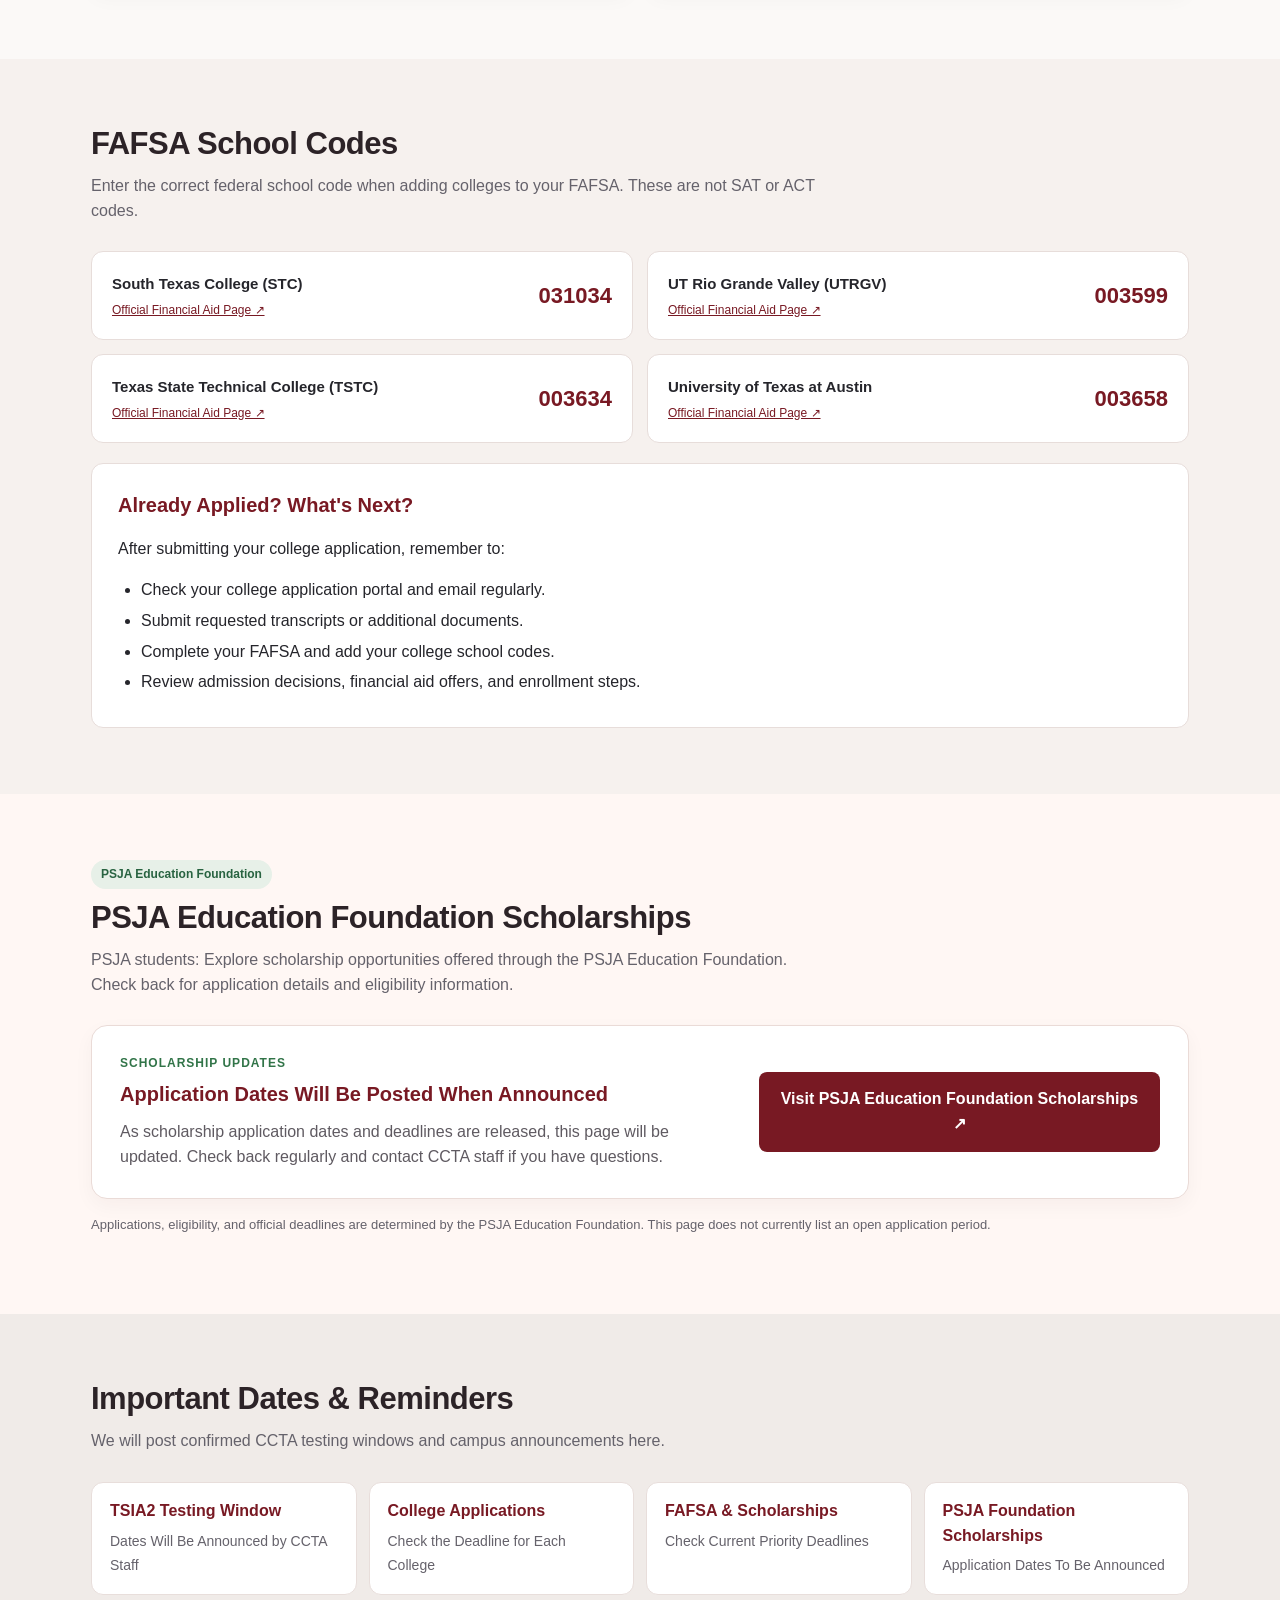
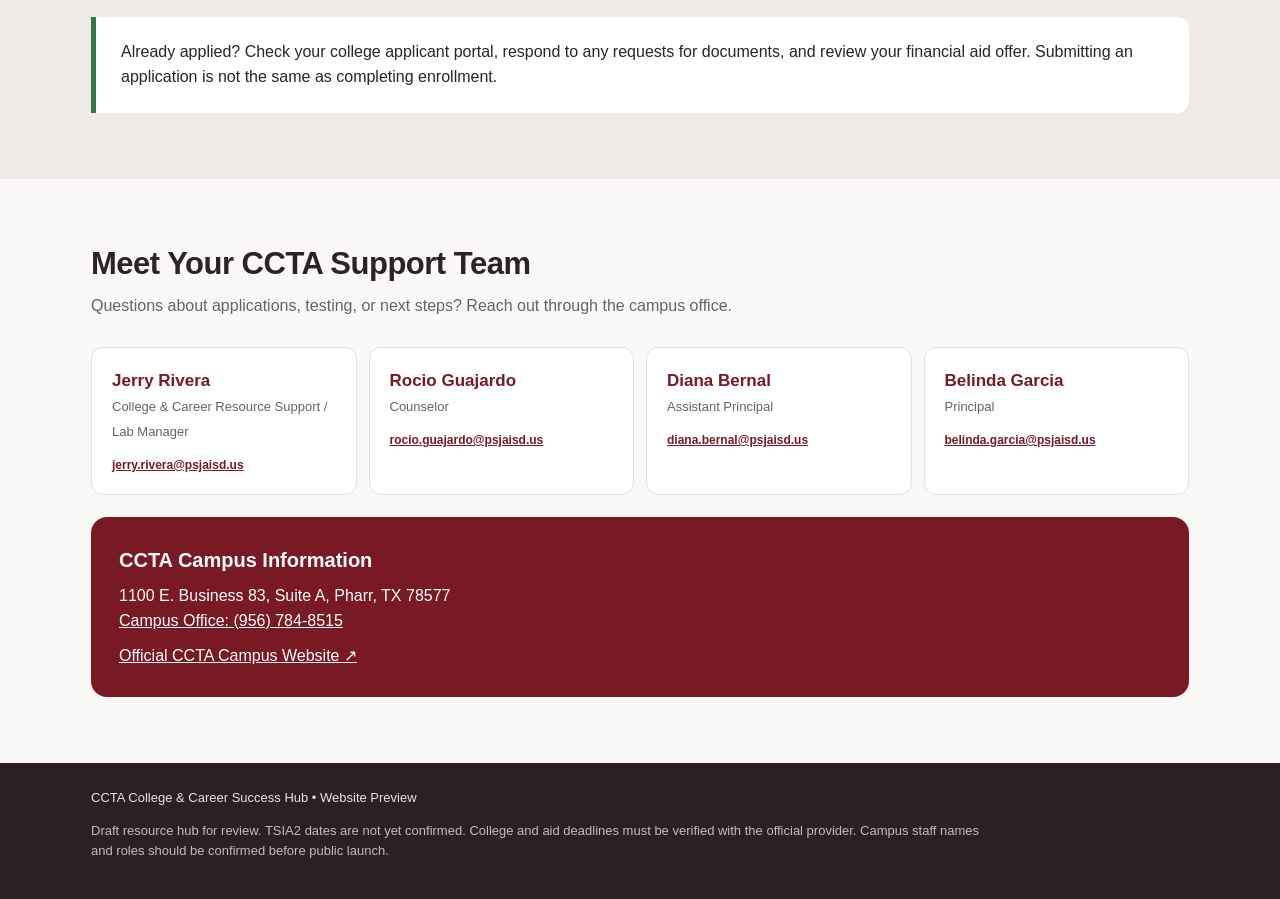
==== commit d902f095: "Update index.html" ====
--- a/index.html
+++ b/index.html
@@ -19,4 +19,4 @@
 <p class="small">Applications, eligibility, and official deadlines are determined by the PSJA Education Foundation. This page does not currently list an open application period.</p>
 </div></section><section class="tint" id="dates"><div class="wrap"><h2>Important Dates &amp; Reminders</h2><p class="lead">We will post confirmed CCTA testing windows and campus announcements here.</p><div class="pills"><div class="pill"><strong>TSIA2 Testing Window</strong><span>Dates Will Be Announced by CCTA Staff</span></div><div class="pill"><strong>College Applications</strong><span>Check the Deadline for Each College</span></div><div class="pill"><strong>FAFSA &amp; Scholarships</strong><span>Check Current Priority Deadlines</span></div><div class="pill"><strong>PSJA Foundation Scholarships</strong><span>Application Dates To Be Announced</span></div></div><div class="notice" style="margin-top:22px">Already applied? Check your college applicant portal, respond to any requests for documents, and review your financial aid offer. Submitting an application is not the same as completing enrollment.</div></div></section>
 <section id="team"><div class="wrap"><h2>Meet Your CCTA Support Team</h2><p class="lead">Questions about applications, testing, or next steps? Reach out through the campus office.</p><div class="staff"><div class="person"><strong>Jerry Rivera</strong><span>College &amp; Career Resource Support / Lab Manager</span><a class="staff-email" href="mailto:jerry.rivera@psjaisd.us">jerry.rivera@psjaisd.us</a></div><div class="person"><strong>Rocio Guajardo</strong><span>Counselor</span><a class="staff-email" href="mailto:rocio.guajardo@psjaisd.us">rocio.guajardo@psjaisd.us</a></div><div class="person"><strong>Diana Bernal</strong><span>Assistant Principal</span><a class="staff-email" href="mailto:diana.bernal@psjaisd.us">diana.bernal@psjaisd.us</a></div><div class="person"><strong>Belinda Garcia</strong><span>Principal</span><a class="staff-email" href="mailto:belinda.garcia@psjaisd.us">belinda.garcia@psjaisd.us</a></div></div><div class="campus"><h3>CCTA Campus Information</h3><div>1100 E. Business 83, Suite A, Pharr, TX 78577</div><div><a href="tel:+19567848515">Campus Office: (956) 784-8515</a></div><div style="margin-top:10px"><a href="https://ecp.psjaisd.us/college-career-technology-academy/contact-us" rel="noopener" target="_blank">Official CCTA Campus Website ↗</a></div></div></div></section></main>
-<footer><div class="wrap"><div>CCTA College &amp; Career Success Hub • Website Preview</div><p style="opacity:.8;max-width:900px">Draft resource hub for review. TSIA2 dates are not yet confirmed. College and aid deadlines must be verified with the official provider. Campus staff names and roles should be confirmed before public launch.</p></div></footer></body></html>
+<footer><div class="wrap"><div>CCTA College &amp; Career Success Hub • Website Preview</div><p style="opacity:.8;max-width:900px">Draft resource hub for review. TSIA2 dates are not yet confirmed. College and aid deadlines must be verified with the official provider. Campus staff names and roles should be confirmed before public launch.</p></div></footer><script src="deadlines.js" defer></script></body></html>
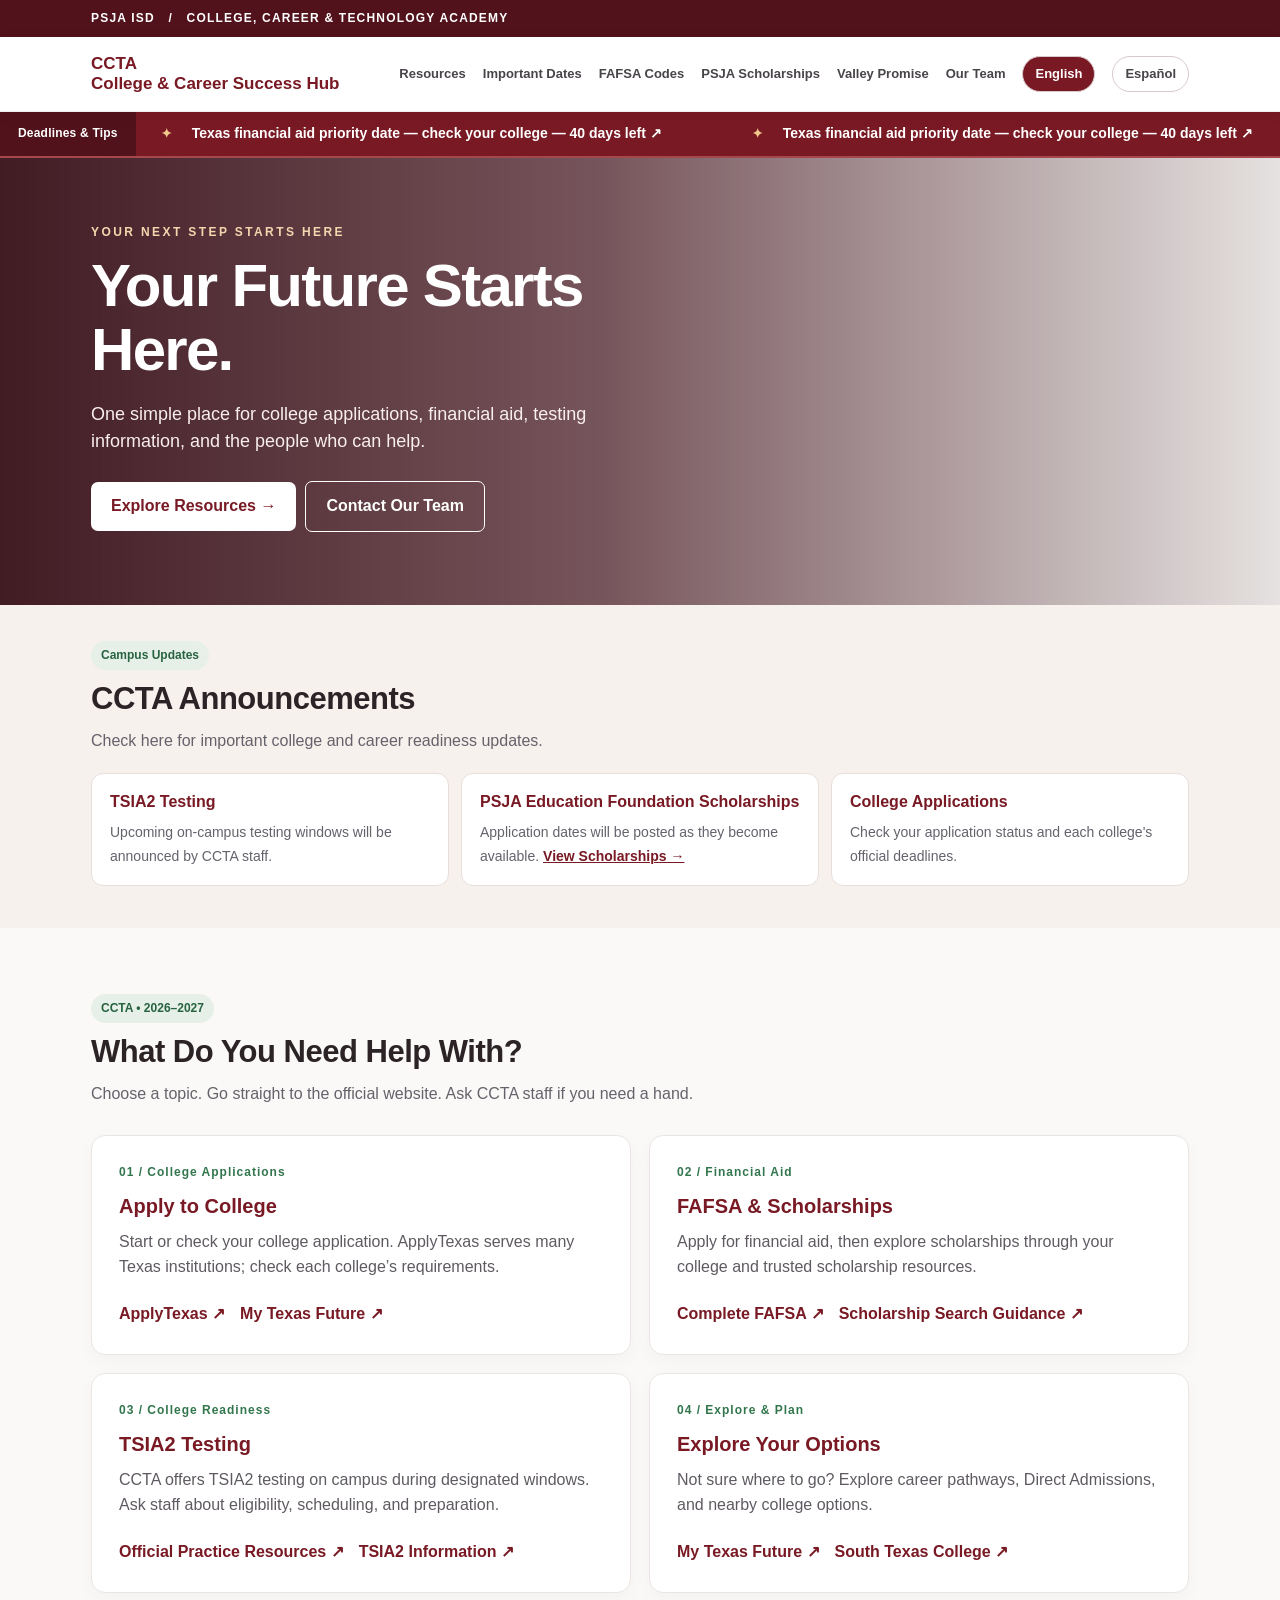
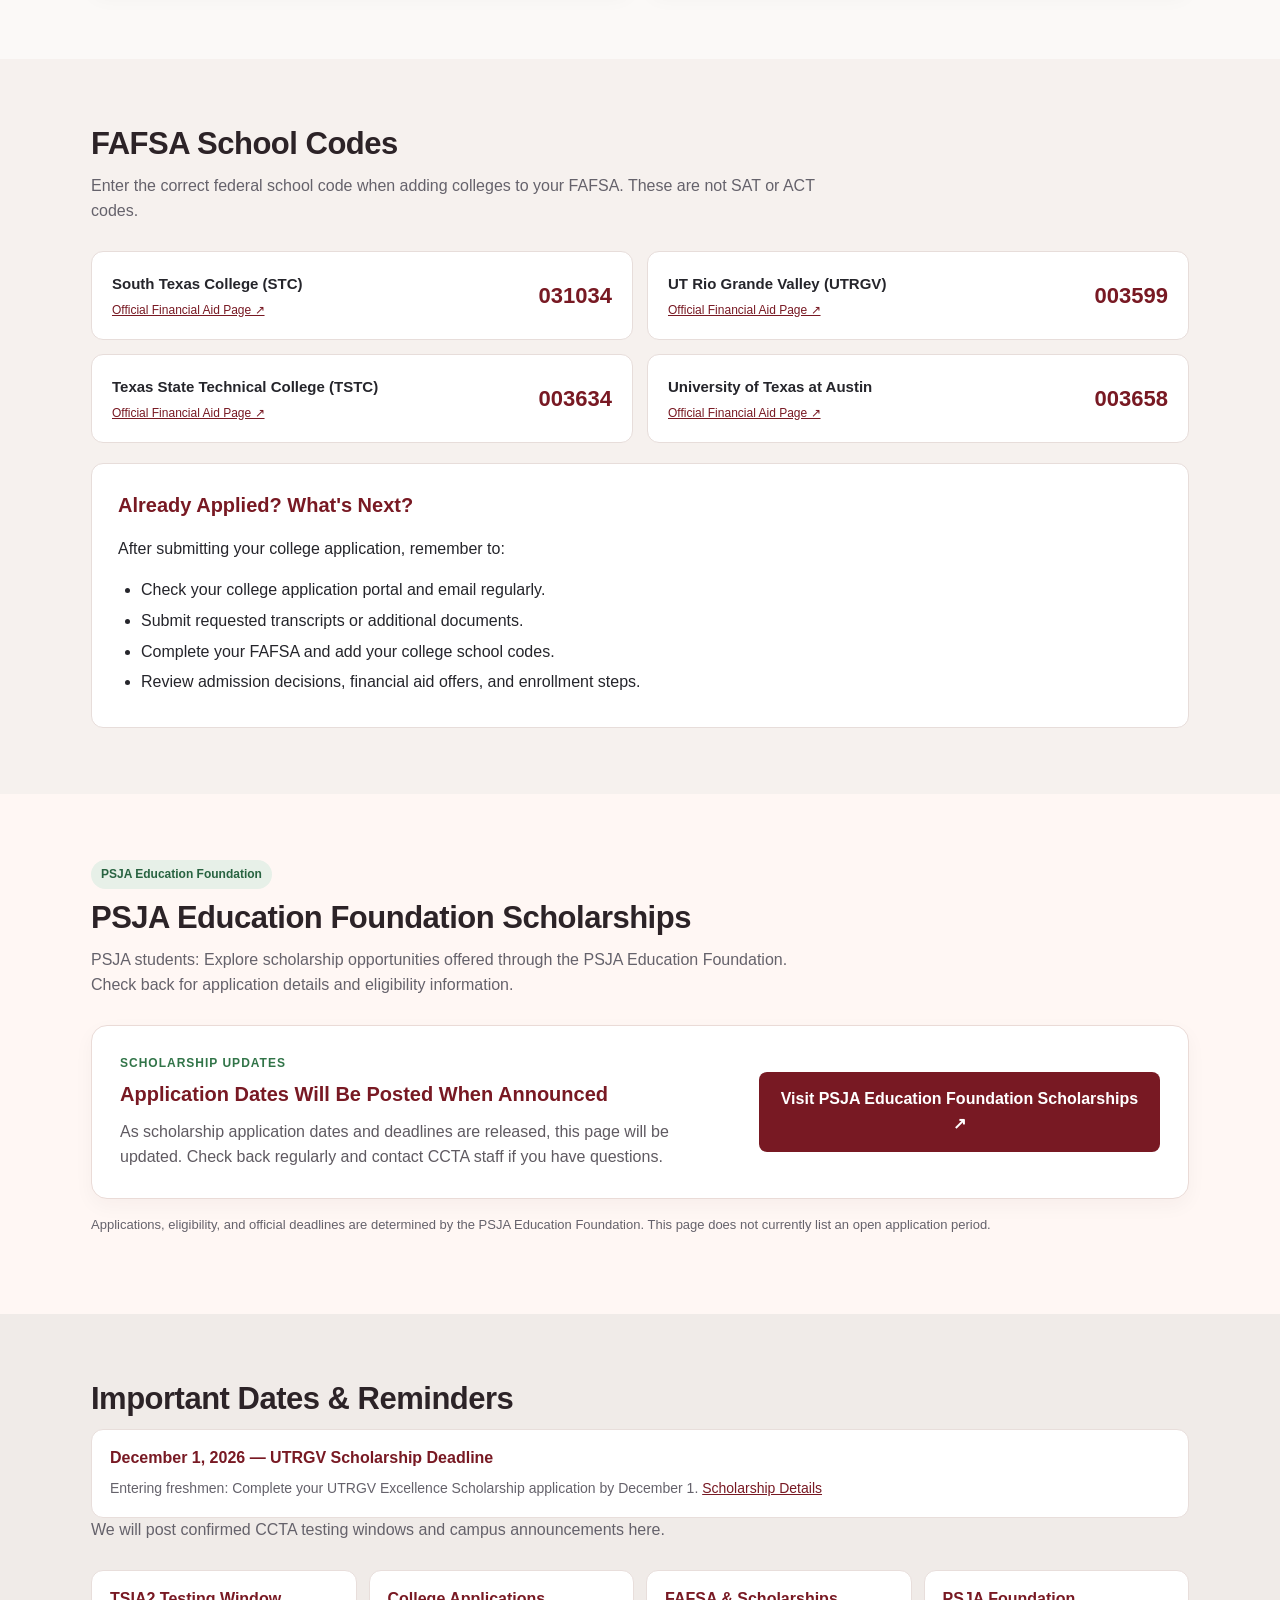
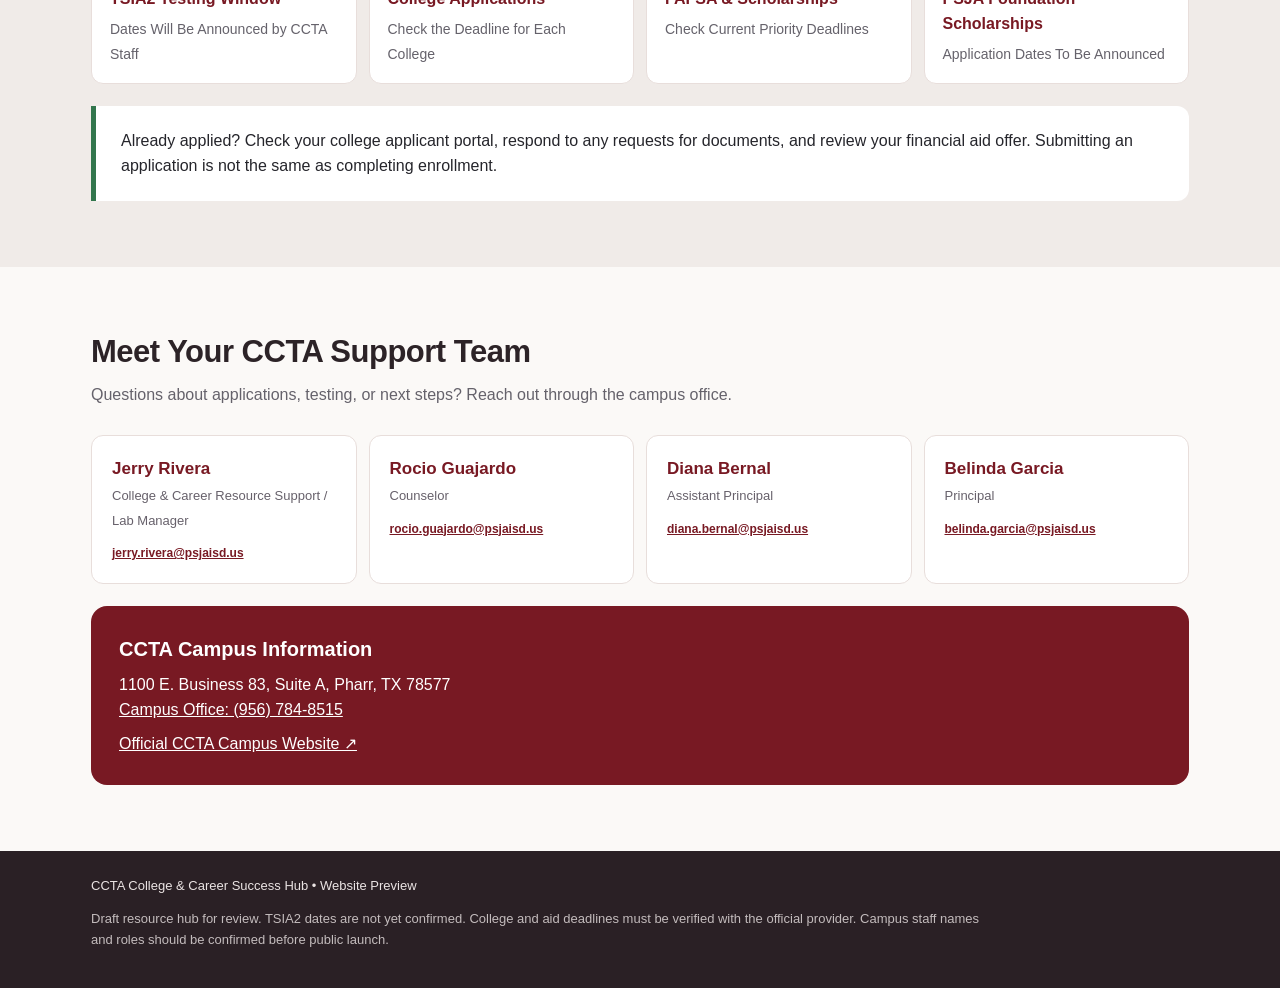
==== commit e58d77ca: "Add UTRGV December 1 scholarship deadline" ====
--- a/index.html
+++ b/index.html
@@ -17,6 +17,11 @@
 <p>As scholarship application dates and deadlines are released, this page will be updated. Check back regularly and contact CCTA staff if you have questions.</p>
 </div><a class="scholarship-cta" href="https://www.psjaedfoundation.org/scholarships" rel="noopener" target="_blank">Visit PSJA Education Foundation Scholarships ↗</a></div>
 <p class="small">Applications, eligibility, and official deadlines are determined by the PSJA Education Foundation. This page does not currently list an open application period.</p>
-</div></section><section class="tint" id="dates"><div class="wrap"><h2>Important Dates &amp; Reminders</h2><p class="lead">We will post confirmed CCTA testing windows and campus announcements here.</p><div class="pills"><div class="pill"><strong>TSIA2 Testing Window</strong><span>Dates Will Be Announced by CCTA Staff</span></div><div class="pill"><strong>College Applications</strong><span>Check the Deadline for Each College</span></div><div class="pill"><strong>FAFSA &amp; Scholarships</strong><span>Check Current Priority Deadlines</span></div><div class="pill"><strong>PSJA Foundation Scholarships</strong><span>Application Dates To Be Announced</span></div></div><div class="notice" style="margin-top:22px">Already applied? Check your college applicant portal, respond to any requests for documents, and review your financial aid offer. Submitting an application is not the same as completing enrollment.</div></div></section>
+</div></section><section class="tint" id="dates"><div class="wrap"><h2>Important Dates &amp; Reminders</h2>
+<div class="pill">
+<strong>December 1, 2026 — UTRGV Scholarship Deadline</strong>
+<span>Entering freshmen: Complete your UTRGV Excellence Scholarship application by December 1. <a href="https://www.utrgv.edu/scholarships/freshman-scholarships/index.htm" target="_blank" rel="noopener noreferrer">Scholarship Details</a></span>
+</div>
+<p class="lead">We will post confirmed CCTA testing windows and campus announcements here.</p><div class="pills"><div class="pill"><strong>TSIA2 Testing Window</strong><span>Dates Will Be Announced by CCTA Staff</span></div><div class="pill"><strong>College Applications</strong><span>Check the Deadline for Each College</span></div><div class="pill"><strong>FAFSA &amp; Scholarships</strong><span>Check Current Priority Deadlines</span></div><div class="pill"><strong>PSJA Foundation Scholarships</strong><span>Application Dates To Be Announced</span></div></div><div class="notice" style="margin-top:22px">Already applied? Check your college applicant portal, respond to any requests for documents, and review your financial aid offer. Submitting an application is not the same as completing enrollment.</div></div></section>
 <section id="team"><div class="wrap"><h2>Meet Your CCTA Support Team</h2><p class="lead">Questions about applications, testing, or next steps? Reach out through the campus office.</p><div class="staff"><div class="person"><strong>Jerry Rivera</strong><span>College &amp; Career Resource Support / Lab Manager</span><a class="staff-email" href="mailto:jerry.rivera@psjaisd.us">jerry.rivera@psjaisd.us</a></div><div class="person"><strong>Rocio Guajardo</strong><span>Counselor</span><a class="staff-email" href="mailto:rocio.guajardo@psjaisd.us">rocio.guajardo@psjaisd.us</a></div><div class="person"><strong>Diana Bernal</strong><span>Assistant Principal</span><a class="staff-email" href="mailto:diana.bernal@psjaisd.us">diana.bernal@psjaisd.us</a></div><div class="person"><strong>Belinda Garcia</strong><span>Principal</span><a class="staff-email" href="mailto:belinda.garcia@psjaisd.us">belinda.garcia@psjaisd.us</a></div></div><div class="campus"><h3>CCTA Campus Information</h3><div>1100 E. Business 83, Suite A, Pharr, TX 78577</div><div><a href="tel:+19567848515">Campus Office: (956) 784-8515</a></div><div style="margin-top:10px"><a href="https://ecp.psjaisd.us/college-career-technology-academy/contact-us" rel="noopener" target="_blank">Official CCTA Campus Website ↗</a></div></div></div></section></main>
 <footer><div class="wrap"><div>CCTA College &amp; Career Success Hub • Website Preview</div><p style="opacity:.8;max-width:900px">Draft resource hub for review. TSIA2 dates are not yet confirmed. College and aid deadlines must be verified with the official provider. Campus staff names and roles should be confirmed before public launch.</p></div></footer><script src="deadlines.js" defer></script></body></html>
--- a/style.css
+++ b/style.css
@@ -30,3 +30,41 @@
 
 /* Bilingual college tips ticker: pauses on hover/focus and respects reduced motion */
 .tips-ticker{display:flex;align-items:stretch;background:#781923;color:#fff;min-height:46px;overflow:hidden;border-bottom:2px solid #a6474d}.ticker-label{display:flex;align-items:center;flex-shrink:0;background:#51121b;font-weight:800;font-size:12px;letter-spacing:.2px;padding:10px 18px;z-index:1;white-space:nowrap}.ticker-window{overflow:hidden;display:flex;align-items:center;min-width:0;flex:1}.ticker-track{display:flex;width:max-content;animation:ccta-ticker 65s linear infinite}.ticker-group{display:flex;flex-shrink:0;align-items:center}.ticker-tip{display:inline-flex;align-items:center;white-space:nowrap;font-size:13px;font-weight:600;padding:0 25px}.ticker-tip:before{content:"✦";margin-right:20px;color:#f1c98c}.tips-ticker:hover .ticker-track,.tips-ticker:focus-within .ticker-track{animation-play-state:paused}@keyframes ccta-ticker{from{transform:translateX(0)}to{transform:translateX(-50%)}}@media(prefers-reduced-motion:reduce){.ticker-track{animation:none;display:block;width:auto}.ticker-group{display:block}.ticker-group[aria-hidden=true]{display:none}.ticker-tip{display:block;white-space:normal;padding:7px 15px}.ticker-tip:before{margin-right:8px}}@media(max-width:650px){.ticker-label{font-size:11px;padding:9px 10px;max-width:118px;white-space:normal}.ticker-tip{font-size:12px;padding:0 16px}}
+
+/* CCTA Countdown Ticker */
+.ticker-group {
+  display: flex;
+  align-items: center;
+  flex-shrink: 0;
+  gap: 40px;
+  padding-right: 40px;
+}
+
+.ticker-tip {
+  display: inline-flex;
+  align-items: center;
+  white-space: nowrap;
+}
+
+.ticker-tip a {
+  color: #ffffff !important;
+  text-decoration: none;
+  font-weight: 700;
+  font-size: 14px;
+}
+
+.ticker-tip a:hover {
+  color: #ffd78a !important;
+  text-decoration: underline;
+}
+
+/* Make all deadline ticker text visible */
+.tips-ticker .ticker-track,
+.tips-ticker .ticker-group,
+.tips-ticker .ticker-tip,
+.tips-ticker .ticker-tip a,
+.tips-ticker .ticker-tip a:visited {
+  color: #ffffff !important;
+  opacity: 1 !important;
+  visibility: visible !important;
+}
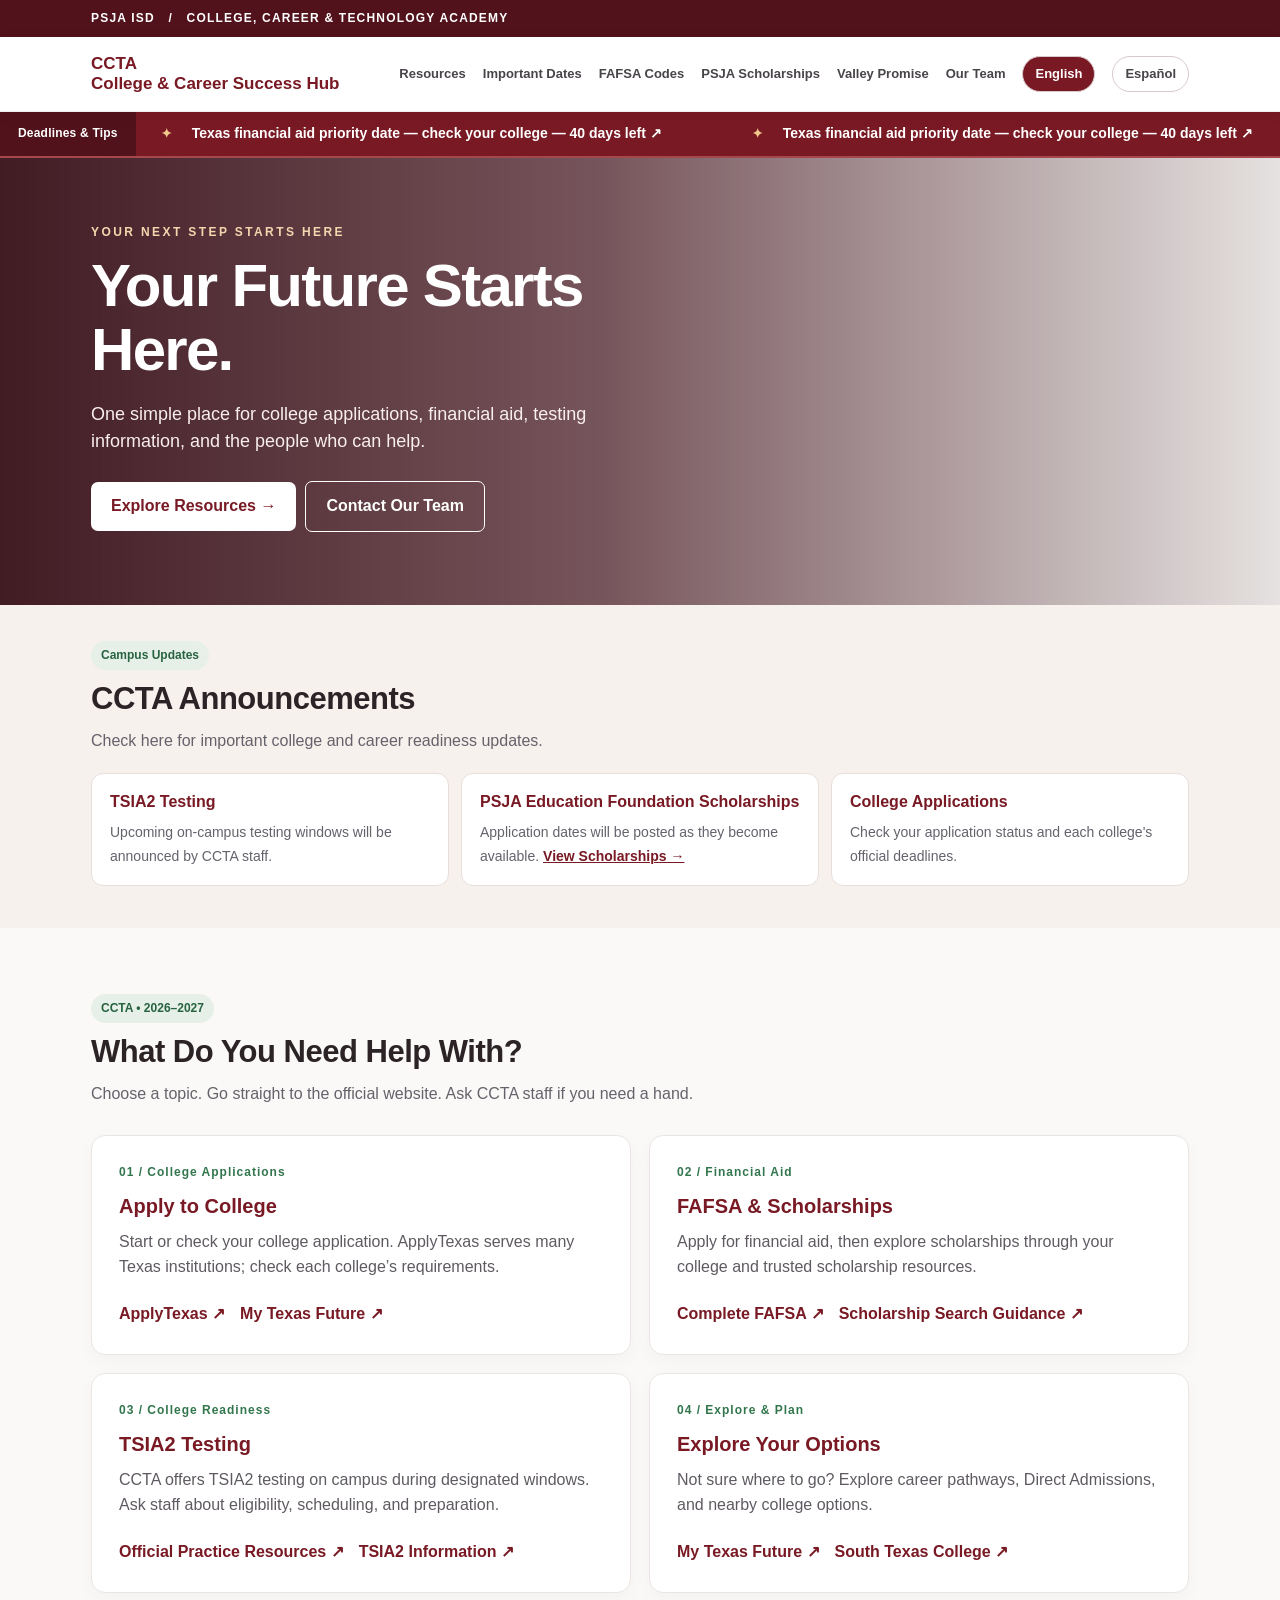
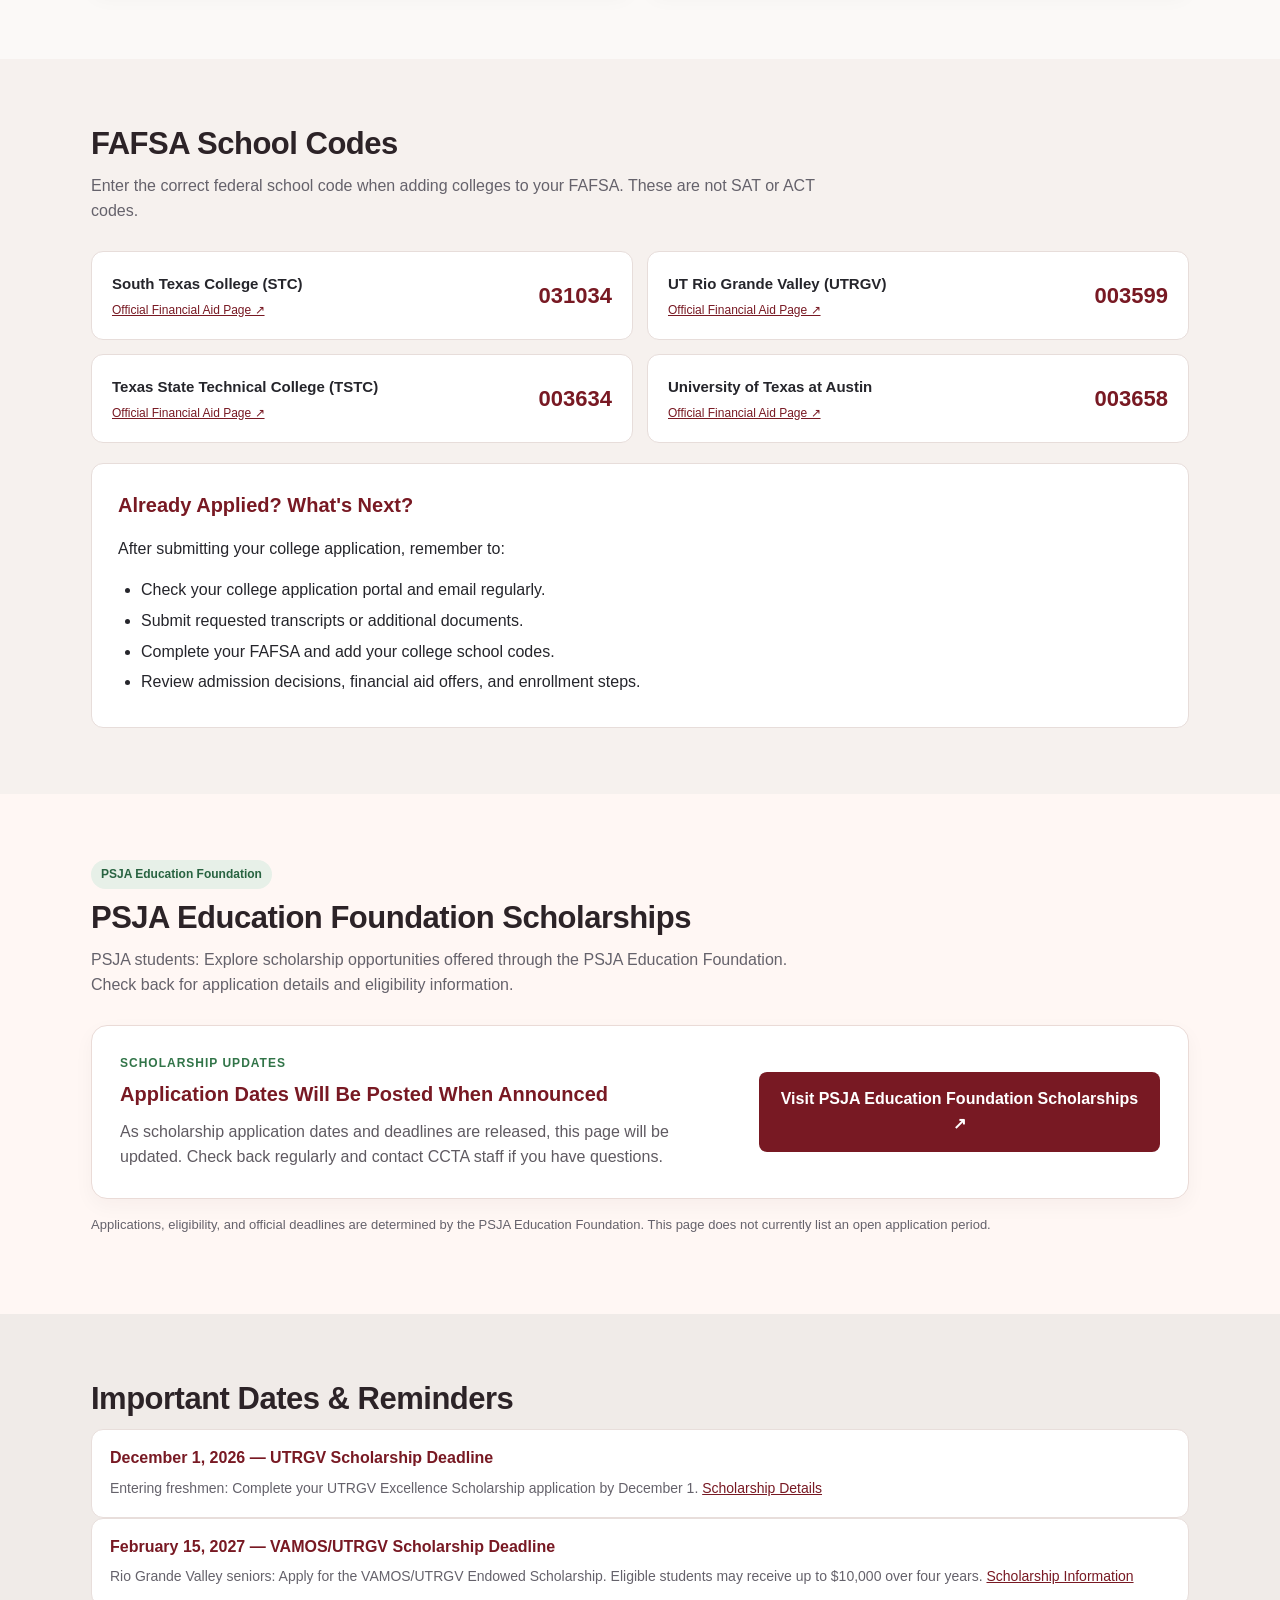
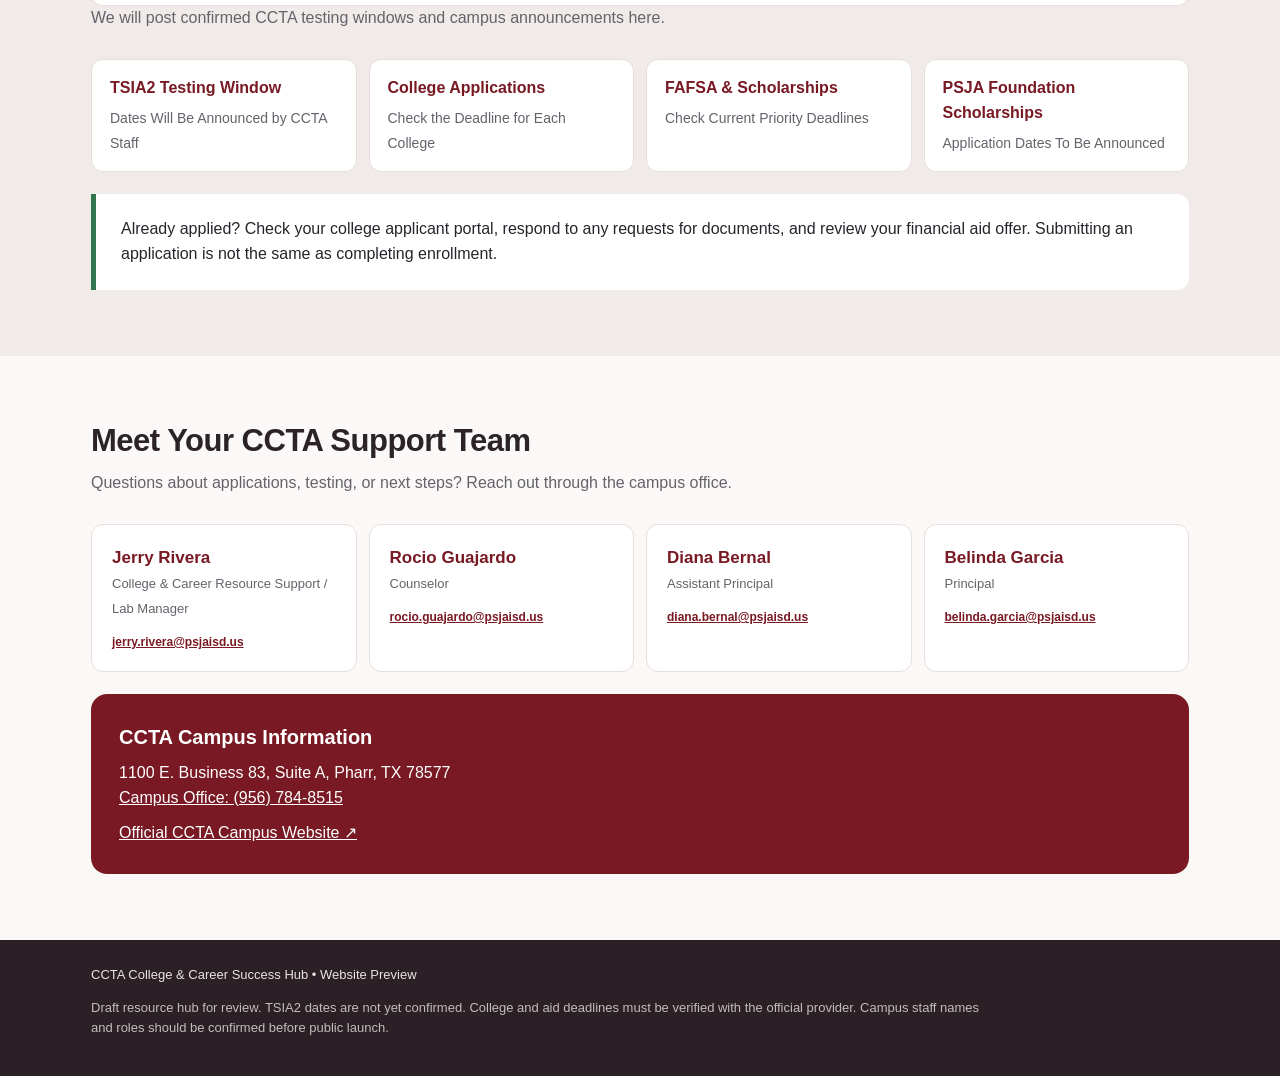
==== commit f448a647: "Add VAMOS scholarship deadline" ====
--- a/index.html
+++ b/index.html
@@ -22,6 +22,12 @@
 <strong>December 1, 2026 — UTRGV Scholarship Deadline</strong>
 <span>Entering freshmen: Complete your UTRGV Excellence Scholarship application by December 1. <a href="https://www.utrgv.edu/scholarships/freshman-scholarships/index.htm" target="_blank" rel="noopener noreferrer">Scholarship Details</a></span>
 </div>
+  
+<div class="pill">
+<strong>February 15, 2027 — VAMOS/UTRGV Scholarship Deadline</strong>
+<span>Rio Grande Valley seniors: Apply for the VAMOS/UTRGV Endowed Scholarship. Eligible students may receive up to $10,000 over four years. <a href="https://www.vamosscholars.org/" target="_blank" rel="noopener noreferrer">Scholarship Information</a></span>
+</div>
+
 <p class="lead">We will post confirmed CCTA testing windows and campus announcements here.</p><div class="pills"><div class="pill"><strong>TSIA2 Testing Window</strong><span>Dates Will Be Announced by CCTA Staff</span></div><div class="pill"><strong>College Applications</strong><span>Check the Deadline for Each College</span></div><div class="pill"><strong>FAFSA &amp; Scholarships</strong><span>Check Current Priority Deadlines</span></div><div class="pill"><strong>PSJA Foundation Scholarships</strong><span>Application Dates To Be Announced</span></div></div><div class="notice" style="margin-top:22px">Already applied? Check your college applicant portal, respond to any requests for documents, and review your financial aid offer. Submitting an application is not the same as completing enrollment.</div></div></section>
 <section id="team"><div class="wrap"><h2>Meet Your CCTA Support Team</h2><p class="lead">Questions about applications, testing, or next steps? Reach out through the campus office.</p><div class="staff"><div class="person"><strong>Jerry Rivera</strong><span>College &amp; Career Resource Support / Lab Manager</span><a class="staff-email" href="mailto:jerry.rivera@psjaisd.us">jerry.rivera@psjaisd.us</a></div><div class="person"><strong>Rocio Guajardo</strong><span>Counselor</span><a class="staff-email" href="mailto:rocio.guajardo@psjaisd.us">rocio.guajardo@psjaisd.us</a></div><div class="person"><strong>Diana Bernal</strong><span>Assistant Principal</span><a class="staff-email" href="mailto:diana.bernal@psjaisd.us">diana.bernal@psjaisd.us</a></div><div class="person"><strong>Belinda Garcia</strong><span>Principal</span><a class="staff-email" href="mailto:belinda.garcia@psjaisd.us">belinda.garcia@psjaisd.us</a></div></div><div class="campus"><h3>CCTA Campus Information</h3><div>1100 E. Business 83, Suite A, Pharr, TX 78577</div><div><a href="tel:+19567848515">Campus Office: (956) 784-8515</a></div><div style="margin-top:10px"><a href="https://ecp.psjaisd.us/college-career-technology-academy/contact-us" rel="noopener" target="_blank">Official CCTA Campus Website ↗</a></div></div></div></section></main>
 <footer><div class="wrap"><div>CCTA College &amp; Career Success Hub • Website Preview</div><p style="opacity:.8;max-width:900px">Draft resource hub for review. TSIA2 dates are not yet confirmed. College and aid deadlines must be verified with the official provider. Campus staff names and roles should be confirmed before public launch.</p></div></footer><script src="deadlines.js" defer></script></body></html>
